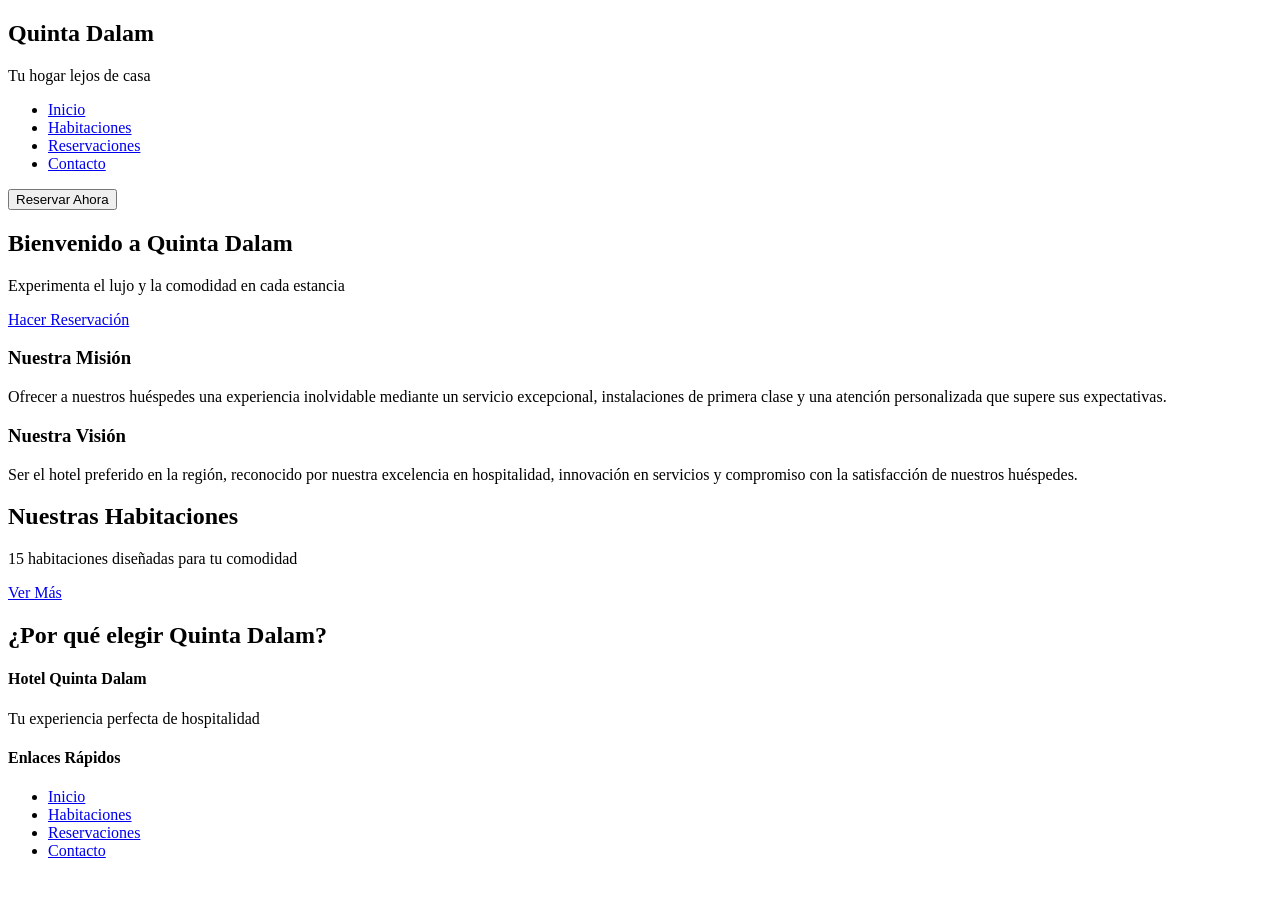
==== index.html @ 492b6039 "Primer commit" ====
<!DOCTYPE html>
<html lang="es">
<head>
    <meta charset="UTF-8">
    <meta name="viewport" content="width=device-width, initial-scale=1.0">
    <meta name="description" content="Hotel Quinta Dalam - Reserva tu habitación en nuestro exclusivo hotel">
    <title>Hotel Quinta Dalam - Inicio</title>
    <link rel="stylesheet" href="css/styles.css">
</head>
<body>
    <!-- Encabezado -->
    <header>
        <nav class="navbar">
            <div class="container">
                <div class="logo">
                    <h1>Quinta Dalam</h1>
                    <p class="tagline">Tu hogar lejos de casa</p>
                </div>
                <ul class="nav-menu">
                    <li><a href="index.html" class="active">Inicio</a></li>
                    <li><a href="habitaciones.html">Habitaciones</a></li>
                    <li><a href="reservaciones.html">Reservaciones</a></li>
                    <li><a href="contacto.html">Contacto</a></li>
                </ul>
                <button class="btn-reserva">Reservar Ahora</button>
            </div>
        </nav>
    </header>

    <!-- Hero Section -->
    <section class="hero">
        <div class="hero-content">
            <h2>Bienvenido a Quinta Dalam</h2>
            <p>Experimenta el lujo y la comodidad en cada estancia</p>
            <a href="reservaciones.html" class="btn-primary">Hacer Reservación</a>
        </div>
    </section>

    <!-- Sección de Misión y Visión -->
    <section class="mission-vision">
        <div class="container">
            <div class="mission">
                <h3>Nuestra Misión</h3>
                <p>Ofrecer a nuestros huéspedes una experiencia inolvidable mediante un servicio excepcional, instalaciones de primera clase y una atención personalizada que supere sus expectativas.</p>
            </div>
            <div class="vision">
                <h3>Nuestra Visión</h3>
                <p>Ser el hotel preferido en la región, reconocido por nuestra excelencia en hospitalidad, innovación en servicios y compromiso con la satisfacción de nuestros huéspedes.</p>
            </div>
        </div>
    </section>

    <!-- Sección de Habitaciones Destacadas -->
    <section class="rooms-preview">
        <div class="container">
            <h2>Nuestras Habitaciones</h2>
            <p class="subtitle">15 habitaciones diseñadas para tu comodidad</p>
            <div class="rooms-grid">
                <div class="room-card">
                    <div class="room-image"></div>
                
                    <a href="habitaciones.html" class="btn-secondary">Ver Más</a>
                </div>
            </div>
        </div>
    </section>

    <!-- Sección de Características -->
    <section class="features">
        <div class="container">
            <h2>¿Por qué elegir Quinta Dalam?</h2>
            <div class="features-grid">
                <div class="feature">
                 
                </div>
            </div>
        </div>
    </section>

    <!-- Pie de página -->
    <footer>
        <div class="container">
            <div class="footer-content">
                <div class="footer-section">
                    <h4>Hotel Quinta Dalam</h4>
                    <p>Tu experiencia perfecta de hospitalidad</p>
                </div>
                <div class="footer-section">
                    <h4>Enlaces Rápidos</h4>
                    <ul>
                        <li><a href="index.html">Inicio</a></li>
                        <li><a href="habitaciones.html">Habitaciones</a></li>
                        <li><a href="reservaciones.html">Reservaciones</a></li>
                        <li><a href="contacto.html">Contacto</a></li>
                    </ul>
                </div>
               
    <script src="js/main.js"></script>
</body>
</html>
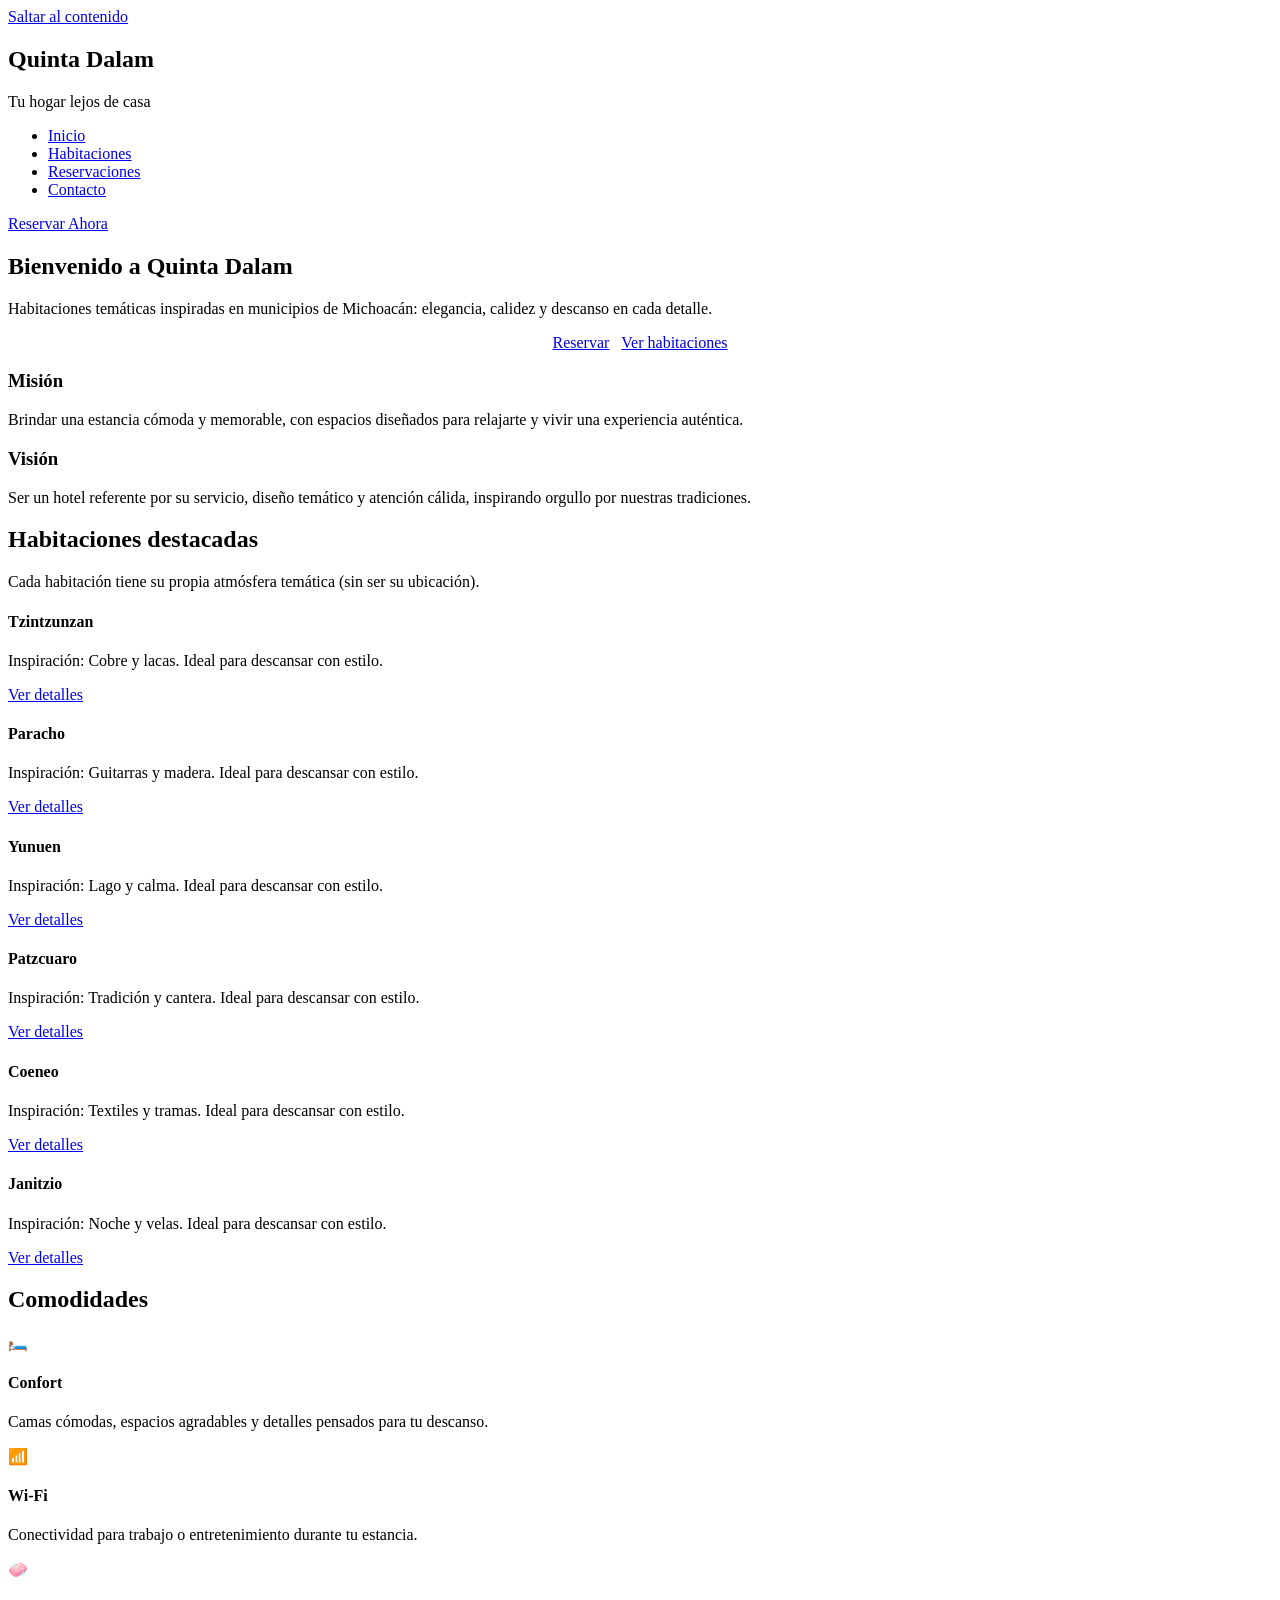
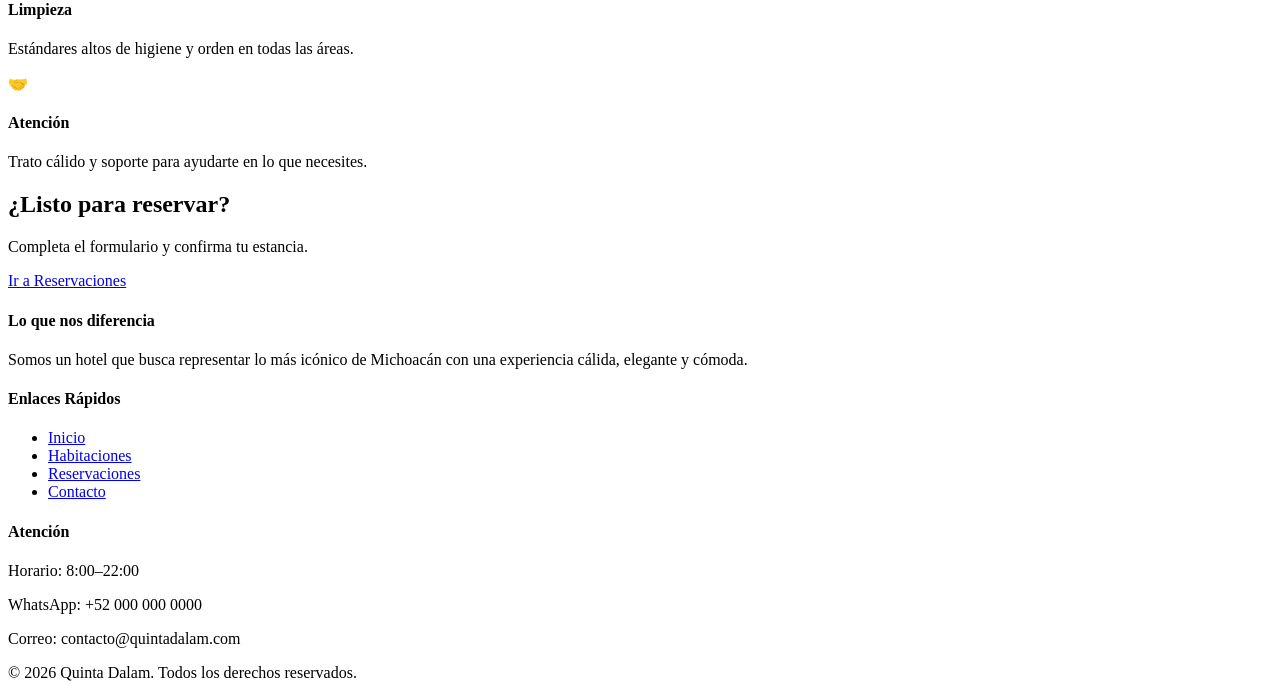
==== commit 0bafce67: "Archivos antes de comprobación de errores" ====
--- a/index.html
+++ b/index.html
@@ -1,100 +1,172 @@
 <!DOCTYPE html>
 <html lang="es">
 <head>
-    <meta charset="UTF-8">
-    <meta name="viewport" content="width=device-width, initial-scale=1.0">
-    <meta name="description" content="Hotel Quinta Dalam - Reserva tu habitación en nuestro exclusivo hotel">
-    <title>Hotel Quinta Dalam - Inicio</title>
-    <link rel="stylesheet" href="css/styles.css">
+  <meta charset="UTF-8" />
+  <meta name="viewport" content="width=device-width, initial-scale=1.0" />
+  <meta name="description" content="Hotel Quinta Dalam - Reserva tu habitación en nuestro exclusivo hotel" />
+  <title>Hotel Quinta Dalam - Inicio</title>
+  <link rel="stylesheet" href="css/styles.css" />
 </head>
 <body>
-    <!-- Encabezado -->
-    <header>
-        <nav class="navbar">
-            <div class="container">
-                <div class="logo">
-                    <h1>Quinta Dalam</h1>
-                    <p class="tagline">Tu hogar lejos de casa</p>
-                </div>
-                <ul class="nav-menu">
-                    <li><a href="index.html" class="active">Inicio</a></li>
-                    <li><a href="habitaciones.html">Habitaciones</a></li>
-                    <li><a href="reservaciones.html">Reservaciones</a></li>
-                    <li><a href="contacto.html">Contacto</a></li>
-                </ul>
-                <button class="btn-reserva">Reservar Ahora</button>
-            </div>
-        </nav>
-    </header>
+  <a class="skip-link" href="#contenido">Saltar al contenido</a>
+<header>
+  <nav class="navbar">
+    <div class="container">
+      <div class="logo">
+        <h1>Quinta Dalam</h1>
+        <p class="tagline">Tu hogar lejos de casa</p>
+      </div>
+      <ul class="nav-menu">
+        <li><a href="index.html" class="active">Inicio</a></li>
+        <li><a href="habitaciones.html">Habitaciones</a></li>
+        <li><a href="reservaciones.html">Reservaciones</a></li>
+        <li><a href="contacto.html">Contacto</a></li>
+      </ul>
+      <a class="btn-reserva" href="reservaciones.html">Reservar Ahora</a>
+    </div>
+  </nav>
+</header>
 
-    <!-- Hero Section -->
-    <section class="hero">
-        <div class="hero-content">
-            <h2>Bienvenido a Quinta Dalam</h2>
-            <p>Experimenta el lujo y la comodidad en cada estancia</p>
-            <a href="reservaciones.html" class="btn-primary">Hacer Reservación</a>
+  <main id="contenido">
+    <section class="hero" aria-label="Portada">
+      <div class="hero-content">
+        <h2>Bienvenido a Quinta Dalam</h2>
+        <p>Habitaciones temáticas inspiradas en municipios de Michoacán: elegancia, calidez y descanso en cada detalle.</p>
+        <div style="display:flex;gap:12px;justify-content:center;flex-wrap:wrap;">
+          <a class="btn-primary" href="reservaciones.html">Reservar</a>
+          <a class="btn-secondary" href="habitaciones.html">Ver habitaciones</a>
         </div>
+      </div>
     </section>
 
-    <!-- Sección de Misión y Visión -->
     <section class="mission-vision">
-        <div class="container">
-            <div class="mission">
-                <h3>Nuestra Misión</h3>
-                <p>Ofrecer a nuestros huéspedes una experiencia inolvidable mediante un servicio excepcional, instalaciones de primera clase y una atención personalizada que supere sus expectativas.</p>
-            </div>
-            <div class="vision">
-                <h3>Nuestra Visión</h3>
-                <p>Ser el hotel preferido en la región, reconocido por nuestra excelencia en hospitalidad, innovación en servicios y compromiso con la satisfacción de nuestros huéspedes.</p>
-            </div>
+      <div class="container">
+        <div class="mission">
+          <h3>Misión</h3>
+          <p>Brindar una estancia cómoda y memorable, con espacios diseñados para relajarte y vivir una experiencia auténtica.</p>
         </div>
+        <div class="vision">
+          <h3>Visión</h3>
+          <p>Ser un hotel referente por su servicio, diseño temático y atención cálida, inspirando orgullo por nuestras tradiciones.</p>
+        </div>
+      </div>
     </section>
 
-    <!-- Sección de Habitaciones Destacadas -->
     <section class="rooms-preview">
-        <div class="container">
-            <h2>Nuestras Habitaciones</h2>
-            <p class="subtitle">15 habitaciones diseñadas para tu comodidad</p>
-            <div class="rooms-grid">
-                <div class="room-card">
-                    <div class="room-image"></div>
-                
-                    <a href="habitaciones.html" class="btn-secondary">Ver Más</a>
-                </div>
-            </div>
+      <div class="container">
+        <h2>Habitaciones destacadas</h2>
+        <p class="subtitle">Cada habitación tiene su propia atmósfera temática (sin ser su ubicación).</p>
+
+        <div class="rooms-grid">
+          
+          <article class="room-card">
+            <div class="room-image"></div>
+            <h4>Tzintzunzan</h4>
+            <p>Inspiración: Cobre y lacas. Ideal para descansar con estilo.</p>
+            <a class="btn-secondary" href="habitaciones.html#tzintzunzan">Ver detalles</a>
+          </article>
+          
+          <article class="room-card">
+            <div class="room-image"></div>
+            <h4>Paracho</h4>
+            <p>Inspiración: Guitarras y madera. Ideal para descansar con estilo.</p>
+            <a class="btn-secondary" href="habitaciones.html#paracho">Ver detalles</a>
+          </article>
+          
+          <article class="room-card">
+            <div class="room-image"></div>
+            <h4>Yunuen</h4>
+            <p>Inspiración: Lago y calma. Ideal para descansar con estilo.</p>
+            <a class="btn-secondary" href="habitaciones.html#yunuen">Ver detalles</a>
+          </article>
+          
+          <article class="room-card">
+            <div class="room-image"></div>
+            <h4>Patzcuaro</h4>
+            <p>Inspiración: Tradición y cantera. Ideal para descansar con estilo.</p>
+            <a class="btn-secondary" href="habitaciones.html#patzcuaro">Ver detalles</a>
+          </article>
+          
+          <article class="room-card">
+            <div class="room-image"></div>
+            <h4>Coeneo</h4>
+            <p>Inspiración: Textiles y tramas. Ideal para descansar con estilo.</p>
+            <a class="btn-secondary" href="habitaciones.html#coeneo">Ver detalles</a>
+          </article>
+          
+          <article class="room-card">
+            <div class="room-image"></div>
+            <h4>Janitzio</h4>
+            <p>Inspiración: Noche y velas. Ideal para descansar con estilo.</p>
+            <a class="btn-secondary" href="habitaciones.html#janitzio">Ver detalles</a>
+          </article>
+          
         </div>
+      </div>
     </section>
 
-    <!-- Sección de Características -->
     <section class="features">
-        <div class="container">
-            <h2>¿Por qué elegir Quinta Dalam?</h2>
-            <div class="features-grid">
-                <div class="feature">
-                 
-                </div>
-            </div>
+      <div class="container">
+        <h2>Comodidades</h2>
+        <div class="features-grid">
+          <div class="feature">
+            <div class="feature-icon">🛏️</div>
+            <h4>Confort</h4>
+            <p>Camas cómodas, espacios agradables y detalles pensados para tu descanso.</p>
+          </div>
+          <div class="feature">
+            <div class="feature-icon">📶</div>
+            <h4>Wi‑Fi</h4>
+            <p>Conectividad para trabajo o entretenimiento durante tu estancia.</p>
+          </div>
+          <div class="feature">
+            <div class="feature-icon">🧼</div>
+            <h4>Limpieza</h4>
+            <p>Estándares altos de higiene y orden en todas las áreas.</p>
+          </div>
+          <div class="feature">
+            <div class="feature-icon">🤝</div>
+            <h4>Atención</h4>
+            <p>Trato cálido y soporte para ayudarte en lo que necesites.</p>
+          </div>
         </div>
+      </div>
     </section>
 
-    <!-- Pie de página -->
-    <footer>
-        <div class="container">
-            <div class="footer-content">
-                <div class="footer-section">
-                    <h4>Hotel Quinta Dalam</h4>
-                    <p>Tu experiencia perfecta de hospitalidad</p>
-                </div>
-                <div class="footer-section">
-                    <h4>Enlaces Rápidos</h4>
-                    <ul>
-                        <li><a href="index.html">Inicio</a></li>
-                        <li><a href="habitaciones.html">Habitaciones</a></li>
-                        <li><a href="reservaciones.html">Reservaciones</a></li>
-                        <li><a href="contacto.html">Contacto</a></li>
-                    </ul>
-                </div>
-               
-    <script src="js/main.js"></script>
+    <section class="cta-section">
+      <div class="container">
+        <h2>¿Listo para reservar?</h2>
+        <p>Completa el formulario y confirma tu estancia.</p>
+        <a href="reservaciones.html" class="btn-primary-large">Ir a Reservaciones</a>
+      </div>
+    </section>
+  </main>
+
+  <footer>
+  <div class="container">
+    <div class="footer-content">
+      <div class="footer-section">
+        <h4>Lo que nos diferencia</h4>
+        <p>Somos un hotel que busca representar lo más icónico de Michoacán con una experiencia cálida, elegante y cómoda.</p>
+      </div>
+      <div class="footer-section">
+        <h4>Enlaces Rápidos</h4>
+        <ul>
+          <li><a href="index.html">Inicio</a></li>
+          <li><a href="habitaciones.html">Habitaciones</a></li>
+          <li><a href="reservaciones.html">Reservaciones</a></li>
+          <li><a href="contacto.html">Contacto</a></li>
+        </ul>
+      </div>
+      <div class="footer-section">
+        <h4>Atención</h4>
+        <p>Horario: 8:00–22:00</p>
+        <p>WhatsApp: +52 000 000 0000</p>
+        <p>Correo: contacto@quintadalam.com</p>
+      </div>
+    </div>
+    <div class="footer-bottom">© 2026 Quinta Dalam. Todos los derechos reservados.</div>
+  </div>
+</footer>
 </body>
 </html>
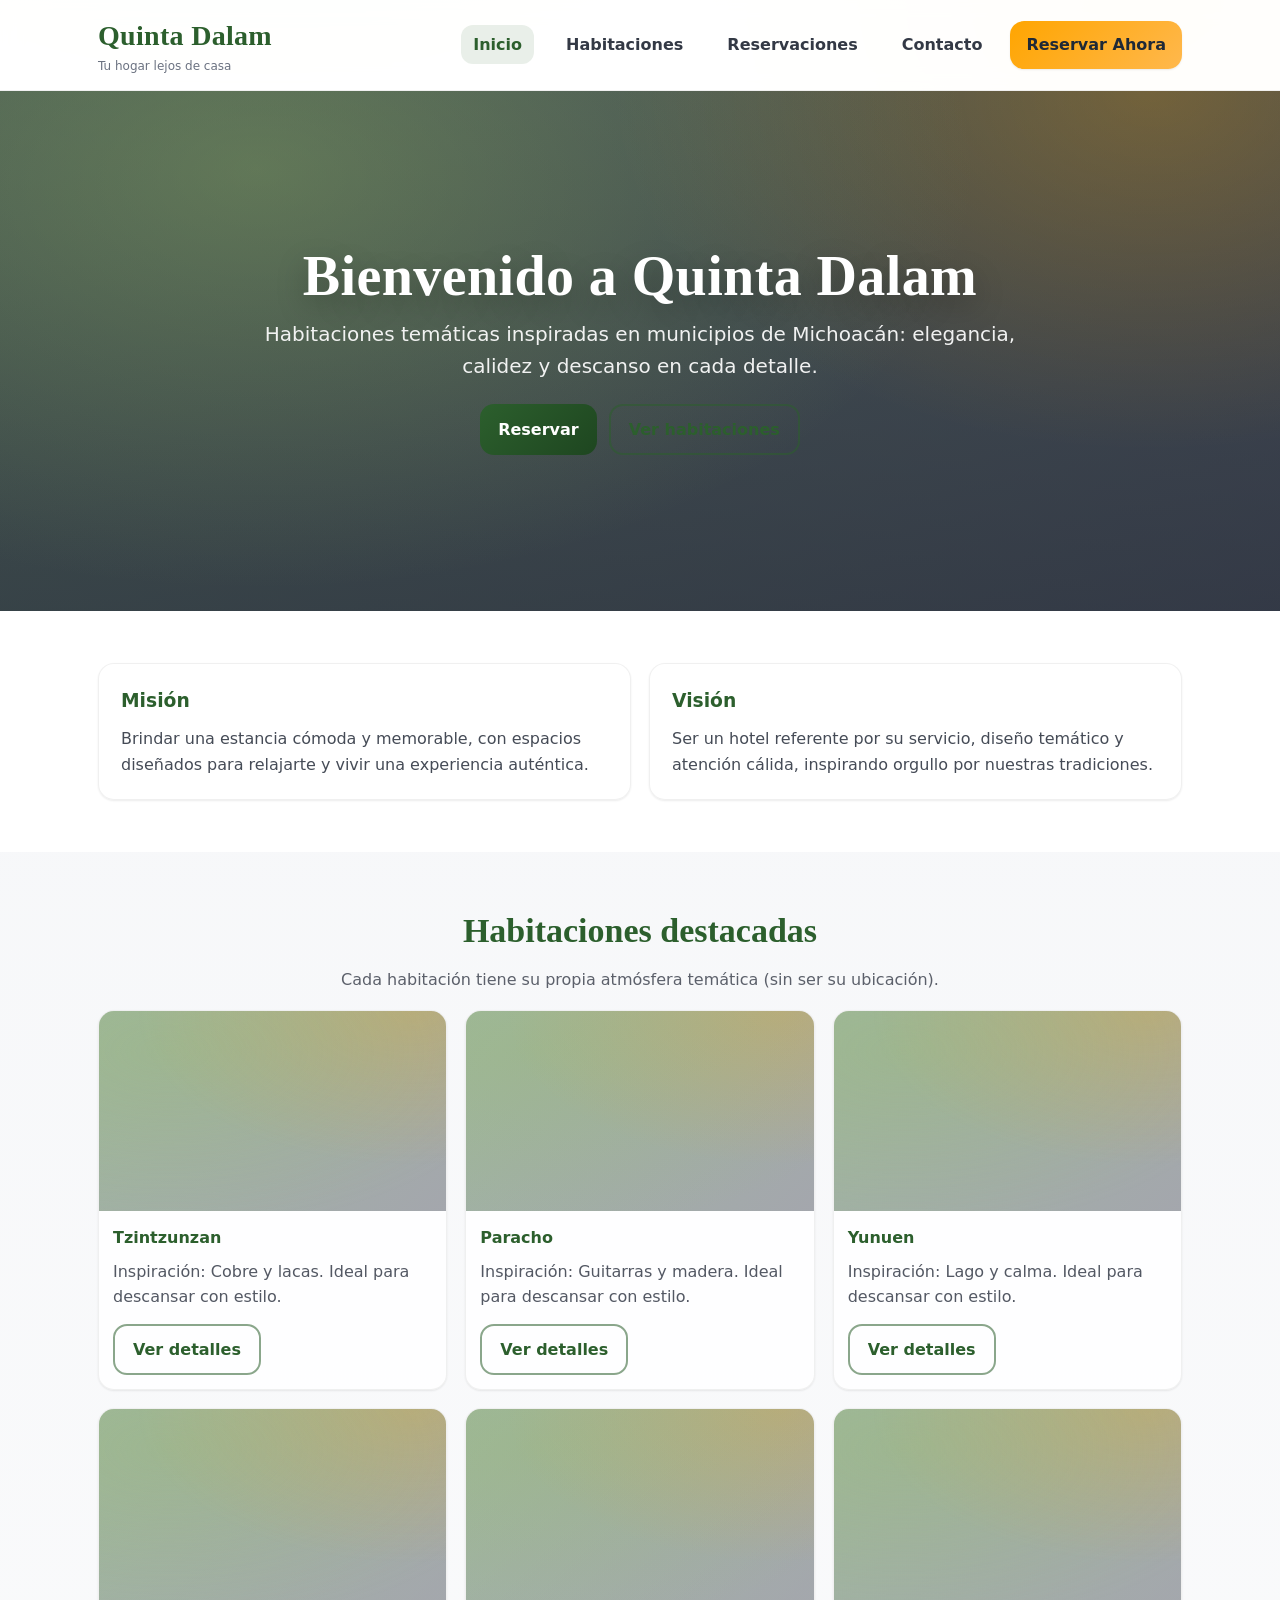
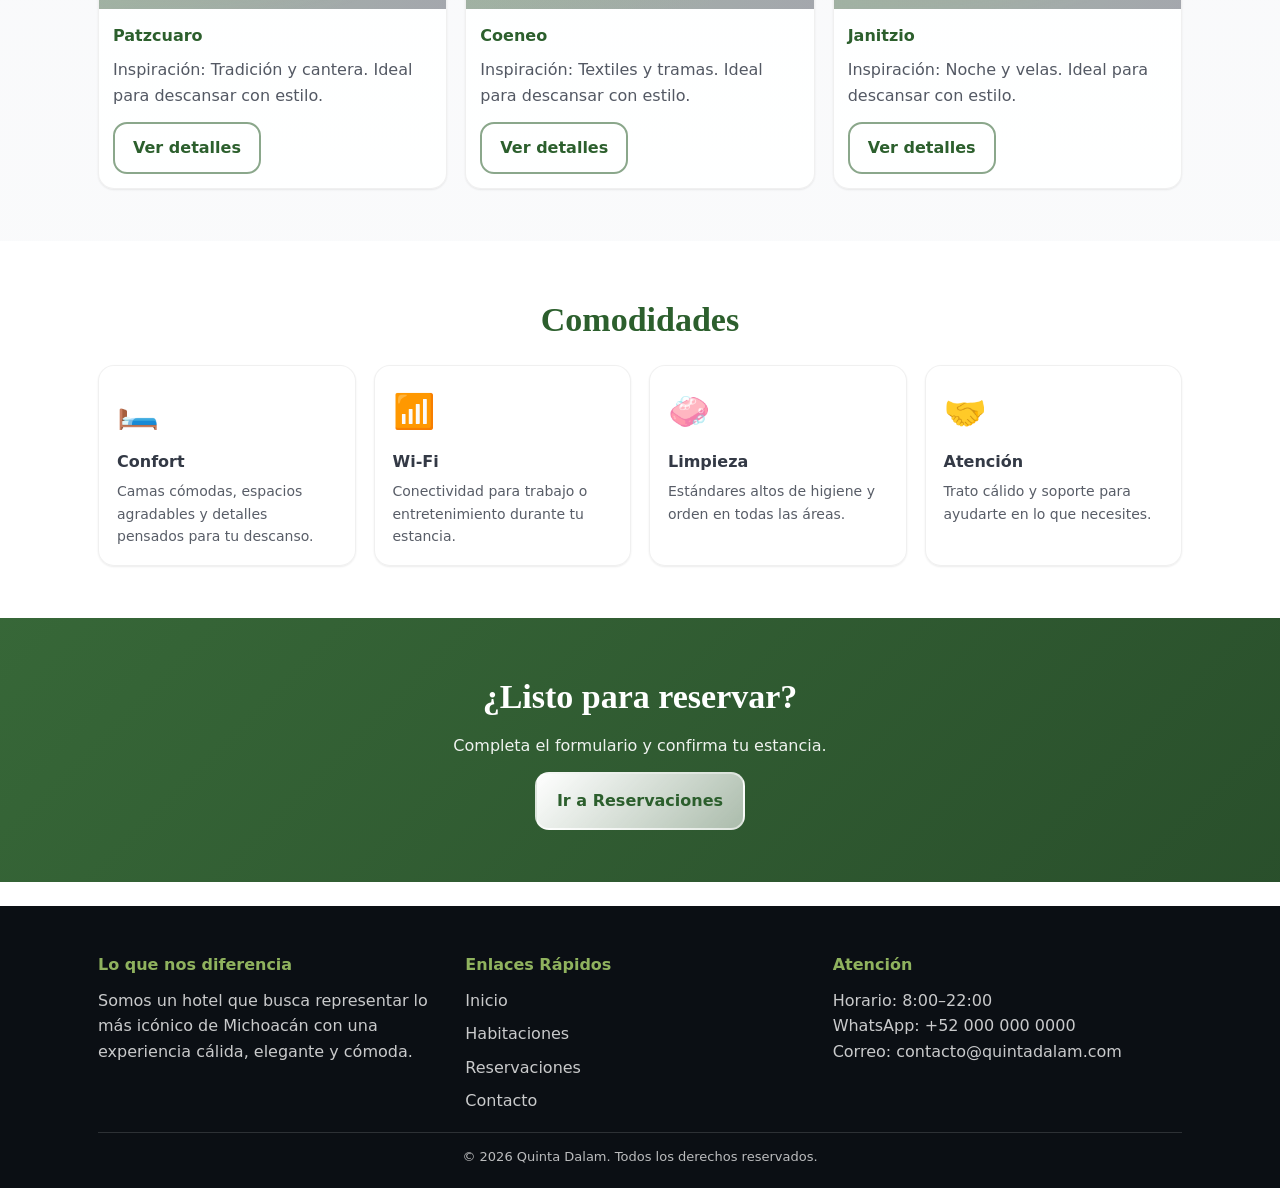
==== commit c48bfd0c: "Codigo_after_validaciones" ====
--- a/index.html
+++ b/index.html
@@ -9,23 +9,23 @@
 </head>
 <body>
   <a class="skip-link" href="#contenido">Saltar al contenido</a>
-<header>
-  <nav class="navbar">
-    <div class="container">
-      <div class="logo">
-        <h1>Quinta Dalam</h1>
-        <p class="tagline">Tu hogar lejos de casa</p>
+  <header>
+    <nav class="navbar">
+      <div class="container">
+        <div class="logo">
+          <h1>Quinta Dalam</h1>
+          <p class="tagline">Tu hogar lejos de casa</p>
+        </div>
+        <ul class="nav-menu">
+          <li><a href="index.html" class="active">Inicio</a></li>
+          <li><a href="habitaciones.html">Habitaciones</a></li>
+          <li><a href="reservaciones.html">Reservaciones</a></li>
+          <li><a href="contacto.html">Contacto</a></li>
+        </ul>
+        <a class="btn-reserva" href="reservaciones.html">Reservar Ahora</a>
       </div>
-      <ul class="nav-menu">
-        <li><a href="index.html" class="active">Inicio</a></li>
-        <li><a href="habitaciones.html">Habitaciones</a></li>
-        <li><a href="reservaciones.html">Reservaciones</a></li>
-        <li><a href="contacto.html">Contacto</a></li>
-      </ul>
-      <a class="btn-reserva" href="reservaciones.html">Reservar Ahora</a>
-    </div>
-  </nav>
-</header>
+    </nav>
+  </header>
 
   <main id="contenido">
     <section class="hero" aria-label="Portada">
@@ -58,49 +58,49 @@
         <p class="subtitle">Cada habitación tiene su propia atmósfera temática (sin ser su ubicación).</p>
 
         <div class="rooms-grid">
-          
+
           <article class="room-card">
             <div class="room-image"></div>
             <h4>Tzintzunzan</h4>
             <p>Inspiración: Cobre y lacas. Ideal para descansar con estilo.</p>
             <a class="btn-secondary" href="habitaciones.html#tzintzunzan">Ver detalles</a>
           </article>
-          
+
           <article class="room-card">
             <div class="room-image"></div>
             <h4>Paracho</h4>
             <p>Inspiración: Guitarras y madera. Ideal para descansar con estilo.</p>
             <a class="btn-secondary" href="habitaciones.html#paracho">Ver detalles</a>
           </article>
-          
+
           <article class="room-card">
             <div class="room-image"></div>
             <h4>Yunuen</h4>
             <p>Inspiración: Lago y calma. Ideal para descansar con estilo.</p>
             <a class="btn-secondary" href="habitaciones.html#yunuen">Ver detalles</a>
           </article>
-          
+
           <article class="room-card">
             <div class="room-image"></div>
             <h4>Patzcuaro</h4>
             <p>Inspiración: Tradición y cantera. Ideal para descansar con estilo.</p>
             <a class="btn-secondary" href="habitaciones.html#patzcuaro">Ver detalles</a>
           </article>
-          
+
           <article class="room-card">
             <div class="room-image"></div>
             <h4>Coeneo</h4>
             <p>Inspiración: Textiles y tramas. Ideal para descansar con estilo.</p>
             <a class="btn-secondary" href="habitaciones.html#coeneo">Ver detalles</a>
           </article>
-          
+
           <article class="room-card">
             <div class="room-image"></div>
             <h4>Janitzio</h4>
             <p>Inspiración: Noche y velas. Ideal para descansar con estilo.</p>
             <a class="btn-secondary" href="habitaciones.html#janitzio">Ver detalles</a>
           </article>
-          
+
         </div>
       </div>
     </section>
@@ -116,7 +116,7 @@
           </div>
           <div class="feature">
             <div class="feature-icon">📶</div>
-            <h4>Wi‑Fi</h4>
+            <h4>Wi-Fi</h4>
             <p>Conectividad para trabajo o entretenimiento durante tu estancia.</p>
           </div>
           <div class="feature">
@@ -143,30 +143,30 @@
   </main>
 
   <footer>
-  <div class="container">
-    <div class="footer-content">
-      <div class="footer-section">
-        <h4>Lo que nos diferencia</h4>
-        <p>Somos un hotel que busca representar lo más icónico de Michoacán con una experiencia cálida, elegante y cómoda.</p>
+    <div class="container">
+      <div class="footer-content">
+        <div class="footer-section">
+          <h4>Lo que nos diferencia</h4>
+          <p>Somos un hotel que busca representar lo más icónico de Michoacán con una experiencia cálida, elegante y cómoda.</p>
+        </div>
+        <div class="footer-section">
+          <h4>Enlaces Rápidos</h4>
+          <ul>
+            <li><a href="index.html">Inicio</a></li>
+            <li><a href="habitaciones.html">Habitaciones</a></li>
+            <li><a href="reservaciones.html">Reservaciones</a></li>
+            <li><a href="contacto.html">Contacto</a></li>
+          </ul>
+        </div>
+        <div class="footer-section">
+          <h4>Atención</h4>
+          <p>Horario: 8:00–22:00</p>
+          <p>WhatsApp: +52 000 000 0000</p>
+          <p>Correo: contacto@quintadalam.com</p>
+        </div>
       </div>
-      <div class="footer-section">
-        <h4>Enlaces Rápidos</h4>
-        <ul>
-          <li><a href="index.html">Inicio</a></li>
-          <li><a href="habitaciones.html">Habitaciones</a></li>
-          <li><a href="reservaciones.html">Reservaciones</a></li>
-          <li><a href="contacto.html">Contacto</a></li>
-        </ul>
-      </div>
-      <div class="footer-section">
-        <h4>Atención</h4>
-        <p>Horario: 8:00–22:00</p>
-        <p>WhatsApp: +52 000 000 0000</p>
-        <p>Correo: contacto@quintadalam.com</p>
-      </div>
+      <div class="footer-bottom">© 2026 Quinta Dalam. Todos los derechos reservados.</div>
     </div>
-    <div class="footer-bottom">© 2026 Quinta Dalam. Todos los derechos reservados.</div>
-  </div>
-</footer>
+  </footer>
 </body>
-</html>
+</html>
--- a/css/styles.css
+++ b/css/styles.css
@@ -0,0 +1,453 @@
+:root{
+  --primary-color:#2c5f2d;
+  --secondary-color:#97bc62;
+  --accent-color:#ffa500;
+  --dark-color:#121212;
+  --light-color:#f6f7f9;
+  --white:#ffffff;
+  --gray:#6b7280;
+  --light-gray:#e5e7eb;
+
+  --radius-sm:10px;
+  --radius-md:16px;
+  --radius-lg:22px;
+
+  --shadow-sm:0 1px 2px rgba(0,0,0,.08);
+  --shadow-md:0 10px 30px rgba(0,0,0,.12);
+  --shadow-lg:0 18px 60px rgba(0,0,0,.16);
+
+  --font-primary:ui-sans-serif,system-ui,-apple-system,Segoe UI,Roboto,Arial,"Noto Sans","Helvetica Neue",sans-serif;
+  --font-secondary:ui-serif,Georgia,"Times New Roman",Times,serif;
+
+  --focus-ring:0 0 0 4px rgba(44,95,45,.18);
+}
+
+*{box-sizing:border-box;margin:0;padding:0}
+html{scroll-behavior:smooth}
+body{
+  font-family:var(--font-primary);
+  color:var(--dark-color);
+  background:
+    radial-gradient(1200px 800px at 20% -10%, rgba(151,188,98,.18), transparent 55%),
+    radial-gradient(900px 700px at 90% 0%, rgba(255,165,0,.12), transparent 55%),
+    var(--white);
+  line-height:1.6;
+}
+img{max-width:100%;display:block}
+a{color:inherit}
+.container{max-width:1120px;margin:0 auto;padding:0 18px}
+::selection{background:rgba(151,188,98,.35)}
+
+.skip-link{
+  position:absolute;left:-999px;top:0;
+  background:var(--white);color:var(--dark-color);
+  padding:10px 14px;border-radius:12px;box-shadow:var(--shadow-md)
+}
+.skip-link:focus{left:14px;top:14px;z-index:3000;outline:none}
+
+header{
+  position:sticky;top:0;z-index:1100;
+  background:rgba(255,255,255,.86);
+  backdrop-filter:blur(10px);
+  border-bottom:1px solid rgba(0,0,0,.06);
+}
+.navbar{padding:14px 0}
+.navbar .container{
+  display:grid;
+  grid-template-columns:1fr auto auto;
+  align-items:center;
+  gap:16px;
+}
+.logo h1{
+  font-family:var(--font-secondary);
+  font-size:28px;
+  color:var(--primary-color);
+  letter-spacing:.3px;
+}
+.logo .tagline{font-size:12px;color:var(--gray);margin-top:-2px}
+
+.nav-menu{
+  list-style:none;
+  display:flex;
+  gap:20px;
+  align-items:center;
+  flex-wrap:wrap;
+}
+.nav-menu a{
+  text-decoration:none;
+  font-weight:700;
+  color:rgba(17,24,39,.86);
+  padding:10px 12px;
+  border-radius:12px;
+  transition:background .2s,color .2s,transform .2s;
+}
+.nav-menu a:hover{background:rgba(151,188,98,.18);color:var(--primary-color)}
+.nav-menu a.active{background:rgba(44,95,45,.10);color:var(--primary-color)}
+
+.btn-reserva{
+  display:inline-flex;
+  align-items:center;
+  justify-content:center;
+  border:0;
+  background:linear-gradient(135deg,var(--accent-color),#ffb84d);
+  color:#1f2937;
+  padding:11px 16px;
+  border-radius:14px;
+  font-weight:900;
+  cursor:pointer;
+  box-shadow:var(--shadow-sm);
+  text-decoration:none;
+  transition:transform .15s ease, box-shadow .2s;
+}
+.btn-reserva:hover{transform:translateY(-1px);box-shadow:var(--shadow-md)}
+.btn-reserva:active{transform:translateY(0)}
+
+a:focus,button:focus,input:focus,select:focus,textarea:focus{outline:none;box-shadow:var(--focus-ring);border-color:rgba(44,95,45,.55)}
+
+.btn-primary,.btn-secondary,.btn-primary-large{
+  display:inline-flex;
+  align-items:center;
+  justify-content:center;
+  gap:10px;
+  text-decoration:none;
+  border-radius:14px;
+  font-weight:900;
+  cursor:pointer;
+  transition:transform .15s ease,filter .2s ease,background .2s ease;
+}
+.btn-primary{
+  background:linear-gradient(135deg,var(--primary-color),#1e4620);
+  color:var(--white);
+  padding:12px 18px;border:0;
+}
+.btn-primary:hover{filter:brightness(1.05);transform:translateY(-1px)}
+.btn-secondary{
+  background:transparent;color:var(--primary-color);
+  padding:11px 18px;border:2px solid rgba(44,95,45,.55);
+}
+.btn-secondary:hover{background:rgba(44,95,45,.08);transform:translateY(-1px)}
+.btn-primary-large{
+  background:linear-gradient(135deg,var(--white),rgba(255,255,255,.6));
+  color:var(--primary-color);
+  padding:14px 20px;border:2px solid rgba(255,255,255,.55);
+}
+.btn-primary-large:hover{transform:translateY(-1px);filter:brightness(1.03)}
+
+.hero{
+  min-height:520px;
+  display:grid;
+  place-items:center;
+  text-align:center;
+  color:var(--white);
+  background:
+    radial-gradient(1200px 700px at 20% 15%, rgba(151,188,98,.35), transparent 60%),
+    radial-gradient(900px 600px at 90% 0%, rgba(255,165,0,.25), transparent 60%),
+    linear-gradient(180deg, rgba(17,24,39,.55), rgba(17,24,39,.68)),
+    linear-gradient(135deg, rgba(44,95,45,.55), rgba(17,24,39,.55));
+}
+.hero-content{padding:0 18px;max-width:820px}
+.hero-content h2{
+  font-family:var(--font-secondary);
+  font-size:clamp(34px,5vw,56px);
+  line-height:1.05;
+  letter-spacing:.4px;
+  margin-bottom:12px;
+  text-shadow:0 10px 30px rgba(0,0,0,.28);
+}
+.hero-content p{font-size:clamp(16px,2.2vw,20px);opacity:.92;margin-bottom:22px}
+
+.page-header{
+  padding:52px 0 34px;
+  text-align:center;
+  background:
+    radial-gradient(800px 500px at 20% 0%, rgba(151,188,98,.18), transparent 55%),
+    radial-gradient(700px 500px at 90% 20%, rgba(255,165,0,.12), transparent 55%),
+    var(--light-color);
+  border-bottom:1px solid rgba(0,0,0,.06);
+}
+.page-header h1{
+  font-family:var(--font-secondary);
+  font-size:clamp(28px,4vw,40px);
+  color:var(--primary-color);
+  margin-bottom:8px;
+}
+.page-header p{color:rgba(17,24,39,.7)}
+
+.mission-vision,.rooms-preview,.features,.contact-section,.reservation-section,.rooms-listing{padding:52px 0}
+
+.mission-vision .container{display:grid;grid-template-columns:repeat(2,minmax(0,1fr));gap:18px}
+.mission,.vision{
+  background:rgba(255,255,255,.78);
+  border:1px solid rgba(0,0,0,.06);
+  padding:22px;border-radius:var(--radius-md);
+  box-shadow:var(--shadow-sm);
+}
+.mission h3,.vision h3{color:var(--primary-color);margin-bottom:10px}
+.mission p,.vision p{color:rgba(17,24,39,.78)}
+
+.rooms-preview{background:linear-gradient(180deg, rgba(246,247,249,.9), rgba(246,247,249,.6))}
+.rooms-preview h2{text-align:center;color:var(--primary-color);font-size:34px;margin-bottom:8px;font-family:var(--font-secondary)}
+.rooms-preview .subtitle{text-align:center;color:rgba(17,24,39,.68);margin-bottom:18px}
+.rooms-grid{display:grid;grid-template-columns:repeat(auto-fit,minmax(280px,1fr));gap:18px}
+.room-card{
+  background:rgba(255,255,255,.86);
+  border:1px solid rgba(0,0,0,.06);
+  border-radius:var(--radius-md);
+  overflow:hidden;
+  box-shadow:var(--shadow-sm);
+  transition:transform .18s ease, box-shadow .25s ease;
+}
+.room-card:hover{transform:translateY(-3px);box-shadow:var(--shadow-md)}
+.room-image{
+  height:200px;
+  background:
+    radial-gradient(600px 300px at 20% 20%, rgba(151,188,98,.28), transparent 60%),
+    radial-gradient(500px 280px at 90% 0%, rgba(255,165,0,.25), transparent 55%),
+    linear-gradient(135deg, rgba(44,95,45,.45), rgba(17,24,39,.38));
+}
+.room-card h4{padding:14px 14px 0;color:var(--primary-color)}
+.room-card p{padding:8px 14px 0;color:rgba(17,24,39,.72)}
+.room-card .btn-secondary{margin:14px}
+
+.features h2{text-align:center;font-family:var(--font-secondary);font-size:34px;color:var(--primary-color);margin-bottom:18px}
+.features-grid{display:grid;grid-template-columns:repeat(auto-fit,minmax(220px,1fr));gap:18px}
+.feature{
+  background:rgba(255,255,255,.78);
+  border:1px solid rgba(0,0,0,.06);
+  border-radius:var(--radius-md);
+  padding:18px;
+  box-shadow:var(--shadow-sm);
+}
+.feature-icon{font-size:34px;margin-bottom:10px}
+.feature h4{color:rgba(17,24,39,.86);margin-bottom:6px}
+.feature p{color:rgba(17,24,39,.70);font-size:14px}
+
+.rooms-listing .container{display:grid;gap:18px}
+.room-detail{
+  display:grid;
+  grid-template-columns:minmax(0,1.1fr) minmax(0,.9fr);
+  gap:18px;
+  border-radius:var(--radius-lg);
+  overflow:hidden;
+  border:1px solid rgba(0,0,0,.06);
+  background:rgba(255,255,255,.86);
+  box-shadow:var(--shadow-sm);
+}
+.room-info{padding:22px}
+.room-info h2{font-family:var(--font-secondary);margin-bottom:8px;letter-spacing:.2px}
+.room-badge{
+  display:inline-flex;align-items:center;gap:10px;
+  font-weight:900;font-size:12px;letter-spacing:.3px;
+  padding:8px 12px;border-radius:999px;
+  background:rgba(44,95,45,.08);
+  color:rgba(17,24,39,.78);
+  margin-bottom:12px;
+}
+.room-pricing{
+  margin:14px 0 8px;
+  padding:14px;border-radius:var(--radius-md);
+  background:linear-gradient(135deg, rgba(255,165,0,.14), rgba(151,188,98,.14));
+  border:1px solid rgba(0,0,0,.06);
+}
+.room-pricing .price{font-size:34px;font-weight:900;color:rgba(17,24,39,.88)}
+.room-pricing .per-night{color:rgba(17,24,39,.62);font-size:13px}
+.room-amenities h4{color:var(--primary-color);margin:12px 0 8px}
+.room-amenities ul{
+  list-style:none;
+  display:grid;
+  grid-template-columns:repeat(2,minmax(0,1fr));
+  gap:8px;
+}
+.room-amenities li{
+  background:rgba(246,247,249,.9);
+  border:1px solid rgba(0,0,0,.06);
+  padding:9px 10px;border-radius:12px;
+  color:rgba(17,24,39,.75);font-size:14px;
+}
+.room-actions{display:flex;gap:10px;flex-wrap:wrap;margin-top:14px}
+
+/* ===== CSS-only carousel (radio) ===== */
+.room-gallery{position:relative;background:rgba(17,24,39,.06)}
+.carousel{
+  position:relative;
+  min-height:360px;
+  overflow:hidden;
+}
+.carousel input{position:absolute;left:-9999px}
+.carousel-track{
+  display:flex;
+  width:300%;
+  height:100%;
+  transition:transform .35s ease;
+}
+.carousel-slide{
+  width:calc(100% / 3);
+  min-height:360px;
+  display:grid;
+  place-items:end start;
+  padding:18px;
+  color:var(--white);
+  background:
+    radial-gradient(900px 500px at 20% 20%, rgba(255,255,255,.22), transparent 60%),
+    radial-gradient(700px 400px at 90% 10%, rgba(255,255,255,.12), transparent 60%),
+    linear-gradient(135deg, rgba(17,24,39,.55), rgba(17,24,39,.75));
+}
+.carousel-slide .slide-label{
+  background:rgba(0,0,0,.28);
+  border:1px solid rgba(255,255,255,.18);
+  padding:10px 12px;border-radius:14px;
+  font-weight:900;
+  backdrop-filter:blur(8px);
+}
+.carousel-nav{
+  position:absolute;inset:0;
+  pointer-events:none;
+}
+.carousel-btn{
+  pointer-events:auto;
+  position:absolute;top:50%;
+  transform:translateY(-50%);
+  width:44px;height:44px;
+  border-radius:999px;
+  border:1px solid rgba(255,255,255,.22);
+  background:rgba(0,0,0,.22);
+  color:var(--white);
+  display:grid;place-items:center;
+  cursor:pointer;
+}
+.carousel-btn:hover{background:rgba(0,0,0,.32)}
+.carousel-btn.prev{left:12px}
+.carousel-btn.next{right:12px}
+
+.carousel-dots{
+  position:absolute;left:50%;transform:translateX(-50%);
+  bottom:12px;
+  display:flex;gap:8px;
+  padding:8px 10px;border-radius:999px;
+  background:rgba(0,0,0,.22);
+  border:1px solid rgba(255,255,255,.18);
+  pointer-events:auto;
+}
+.carousel-dot{
+  width:9px;height:9px;border-radius:999px;
+  background:rgba(255,255,255,.55);
+  cursor:pointer;
+}
+
+/* slide transforms (3 slides) */
+.carousel input:nth-of-type(1):checked ~ .carousel-track{transform:translateX(0)}
+.carousel input:nth-of-type(2):checked ~ .carousel-track{transform:translateX(-33.3333%)}
+.carousel input:nth-of-type(3):checked ~ .carousel-track{transform:translateX(-66.6666%)}
+
+/* dot highlighting */
+.carousel input:nth-of-type(1):checked ~ .carousel-dots label:nth-child(1),
+.carousel input:nth-of-type(2):checked ~ .carousel-dots label:nth-child(2),
+.carousel input:nth-of-type(3):checked ~ .carousel-dots label:nth-child(3){
+  background:rgba(255,255,255,.98)
+}
+
+/* ===== Forms ===== */
+.availability-panel,.contact-form-section,.faq-section{
+  background:rgba(255,255,255,.86);
+  border:1px solid rgba(0,0,0,.06);
+  border-radius:var(--radius-lg);
+  padding:20px;
+  box-shadow:var(--shadow-sm);
+}
+.availability-panel h2,.contact-form-section h2,.faq-section h2{
+  color:var(--primary-color);
+  margin-bottom:12px;
+  font-family:var(--font-secondary);
+}
+.form-row{
+  display:grid;
+  grid-template-columns:repeat(auto-fit,minmax(220px,1fr));
+  gap:14px;margin-bottom:14px;
+}
+.form-group{display:flex;flex-direction:column;gap:6px}
+.form-group.full-width{grid-column:1 / -1}
+.form-group label{font-weight:800;font-size:13px;color:rgba(17,24,39,.82)}
+.form-group input,.form-group select,.form-group textarea{
+  padding:12px 12px;
+  border:1px solid var(--light-gray);
+  border-radius:14px;
+  font-size:15px;
+  background:rgba(255,255,255,.9);
+}
+.help-text{font-size:12px;color:rgba(17,24,39,.62)}
+.form-actions{display:flex;gap:12px;justify-content:flex-end;flex-wrap:wrap}
+
+.cta-section{
+  background:linear-gradient(135deg, rgba(44,95,45,.95), rgba(30,70,32,.95));
+  color:var(--white);
+  text-align:center;
+  padding:52px 0;
+}
+.cta-section h2{font-family:var(--font-secondary);font-size:34px;margin-bottom:8px}
+.cta-section p{opacity:.92;margin-bottom:14px}
+
+.contact-info-grid{
+  display:grid;
+  grid-template-columns:repeat(auto-fit,minmax(220px,1fr));
+  gap:14px;margin-bottom:18px;
+}
+.contact-card{
+  background:rgba(255,255,255,.86);
+  border:1px solid rgba(0,0,0,.06);
+  border-radius:var(--radius-lg);
+  padding:18px;
+  box-shadow:var(--shadow-sm);
+}
+.contact-icon{font-size:34px}
+.social-links{display:flex;gap:10px;margin-top:10px}
+.social-links a{
+  padding:8px 10px;border-radius:12px;
+  background:rgba(44,95,45,.08);
+  text-decoration:none;font-weight:900;
+}
+.map-container{
+  border-radius:var(--radius-lg);overflow:hidden;
+  border:1px solid rgba(0,0,0,.06);
+  box-shadow:var(--shadow-sm);
+}
+.map-placeholder{
+  height:260px;display:grid;place-items:center;
+  color:rgba(17,24,39,.65);
+  background:
+    radial-gradient(700px 400px at 20% 20%, rgba(151,188,98,.22), transparent 60%),
+    radial-gradient(600px 320px at 90% 10%, rgba(255,165,0,.18), transparent 60%),
+    rgba(246,247,249,.9);
+}
+
+footer{
+  margin-top:24px;
+  background:#0b0f14;
+  color:rgba(255,255,255,.92);
+  padding:46px 0 20px;
+}
+.footer-content{
+  display:grid;
+  grid-template-columns:repeat(auto-fit,minmax(220px,1fr));
+  gap:18px;margin-bottom:18px;
+}
+.footer-section h4{color:rgba(151,188,98,.95);margin-bottom:10px}
+.footer-section p,.footer-section a{color:rgba(255,255,255,.78);text-decoration:none}
+.footer-section a:hover{color:rgba(151,188,98,.95)}
+.footer-section ul{list-style:none;display:grid;gap:8px}
+.footer-bottom{
+  text-align:center;
+  padding-top:14px;
+  border-top:1px solid rgba(255,255,255,.14);
+  color:rgba(255,255,255,.72);
+  font-size:13px;
+}
+
+@media (max-width:920px){
+  .navbar .container{grid-template-columns:1fr;justify-items:center}
+  .nav-menu{justify-content:center}
+}
+@media (max-width:768px){
+  .mission-vision .container{grid-template-columns:1fr}
+  .room-detail{grid-template-columns:1fr}
+  .carousel,.carousel-slide{min-height:300px}
+}
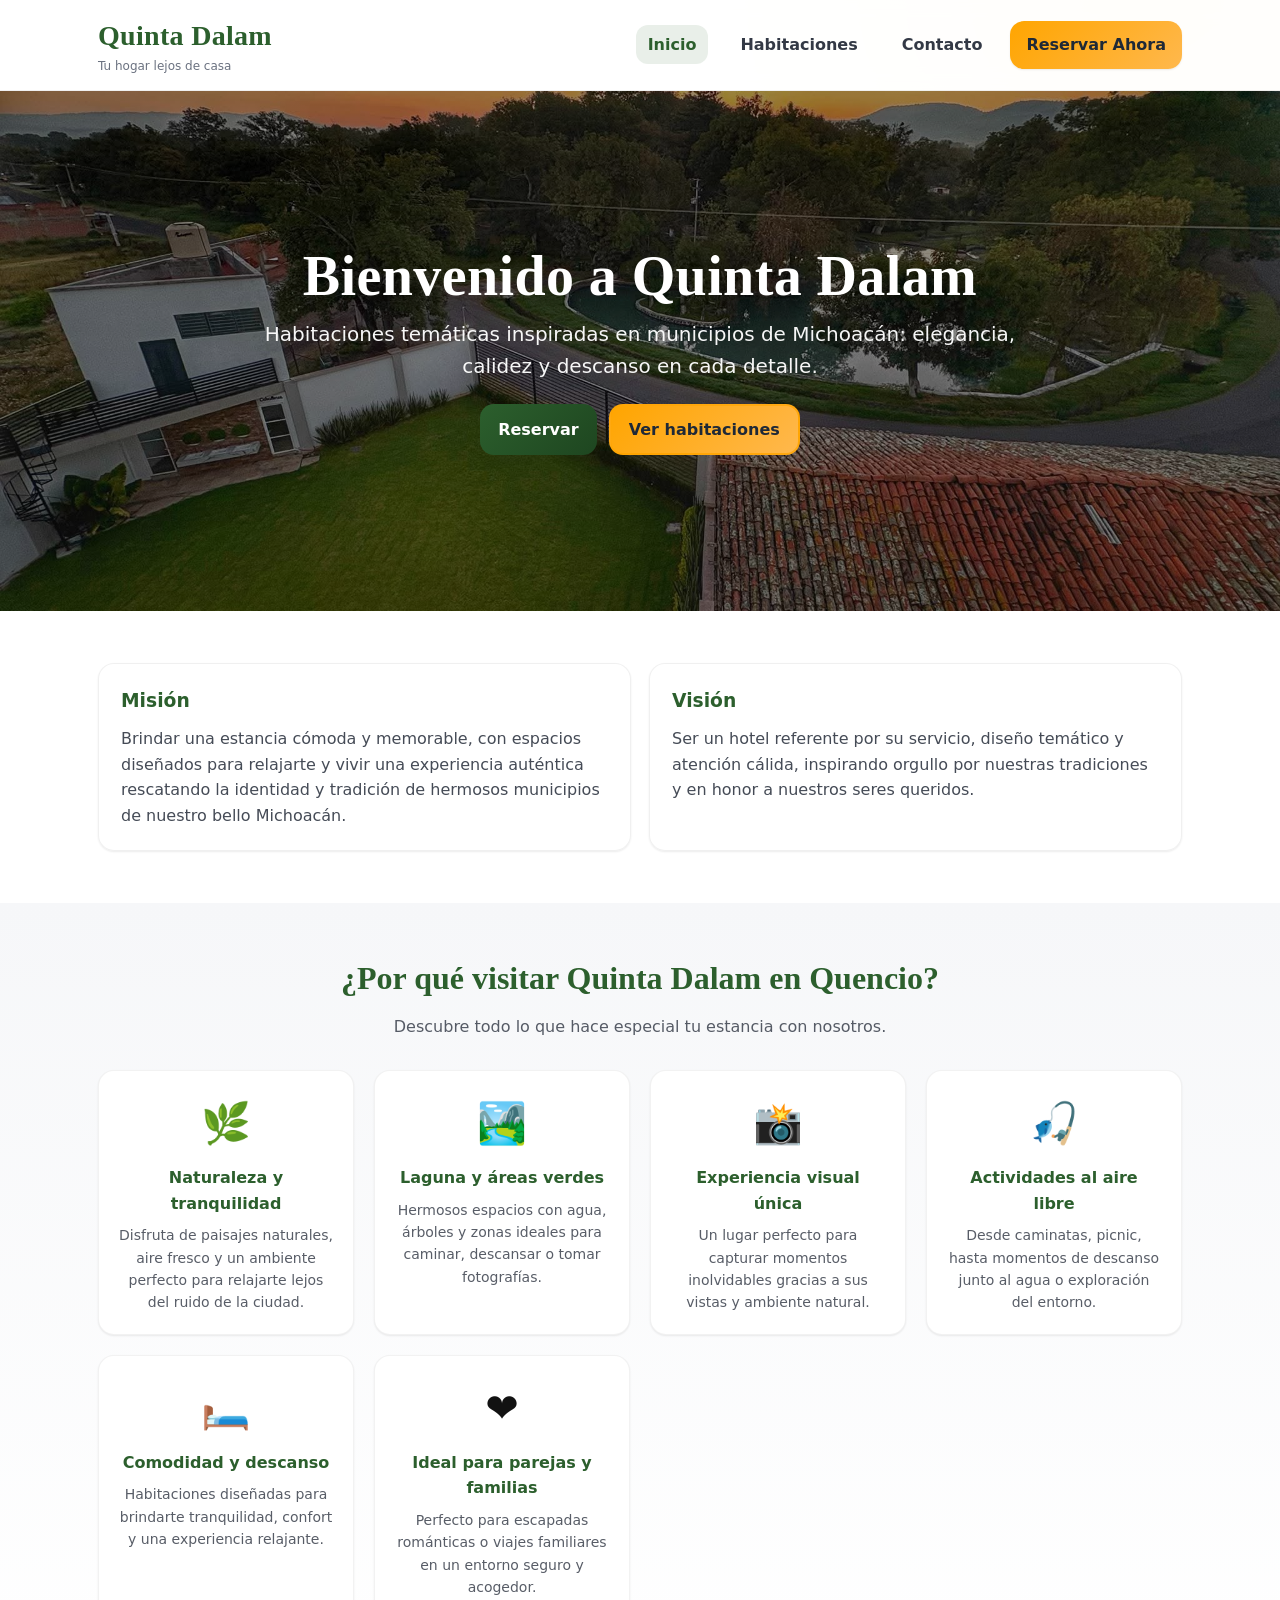
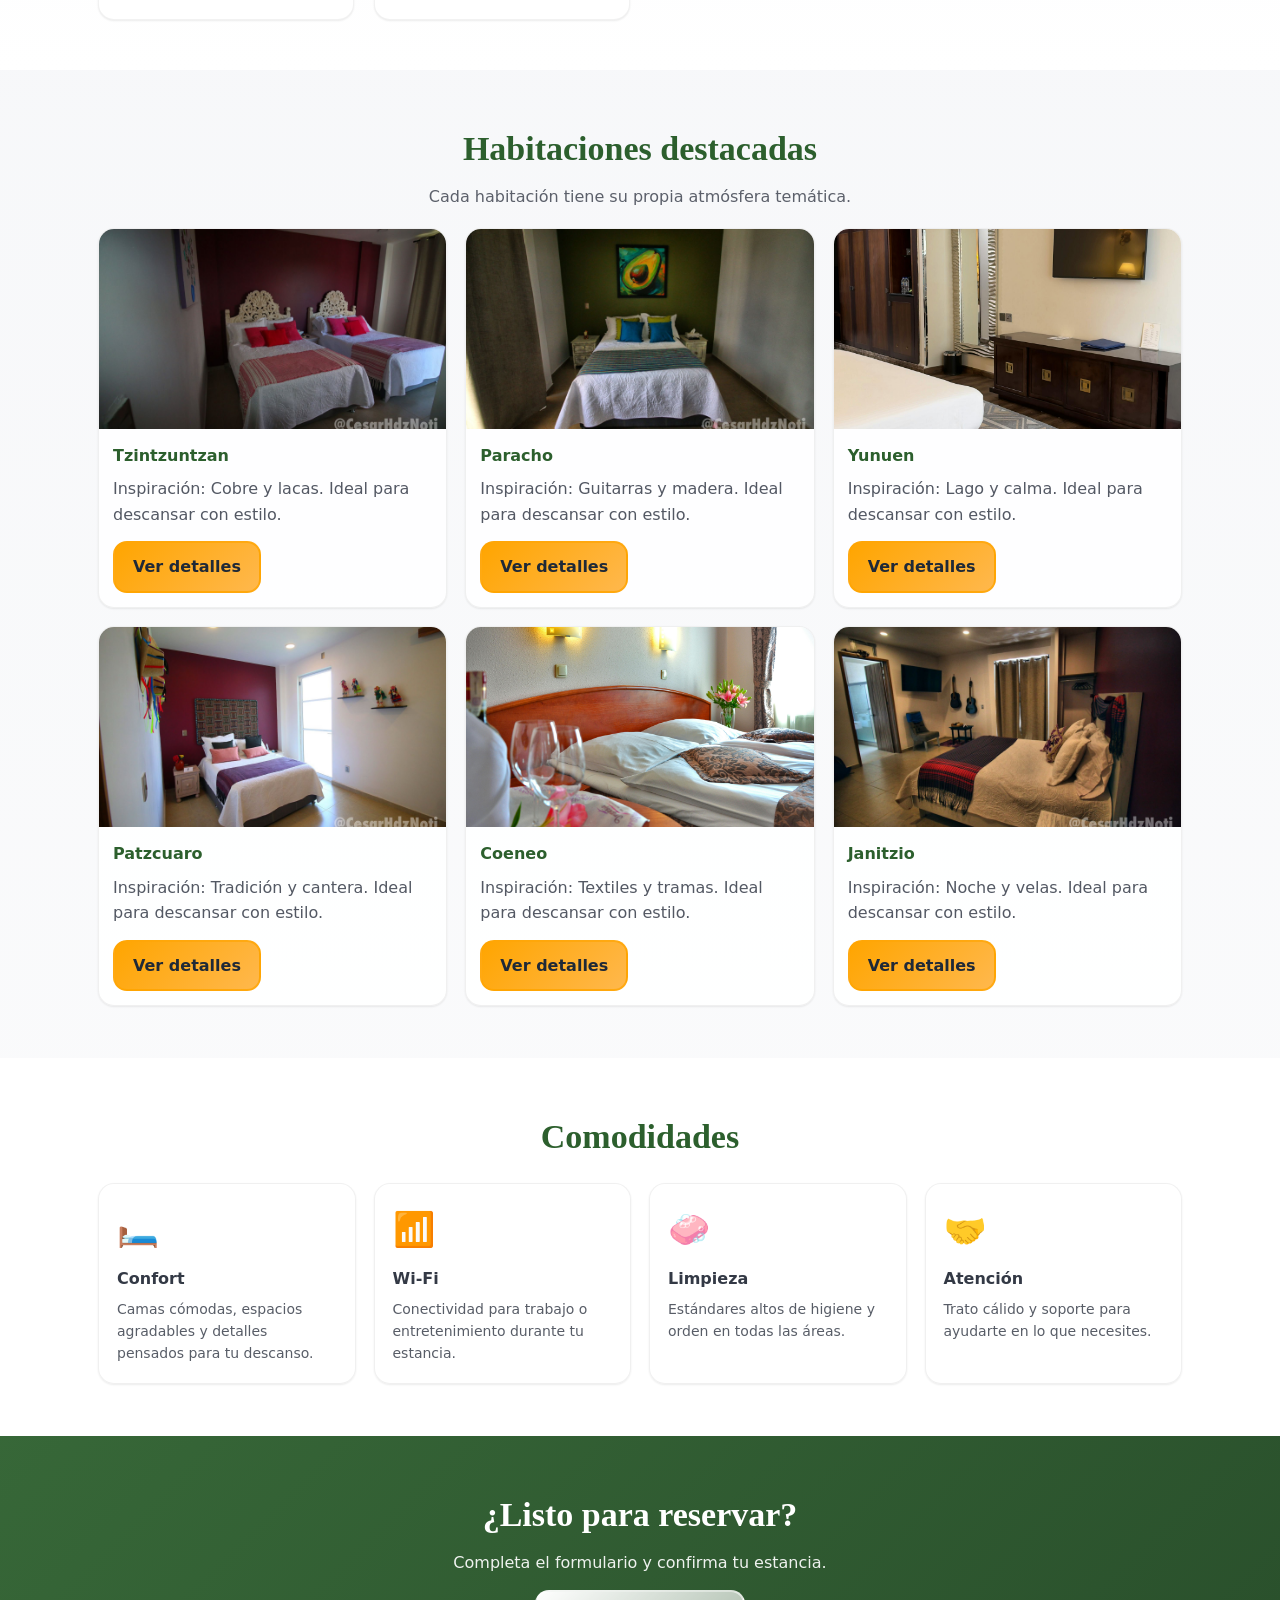
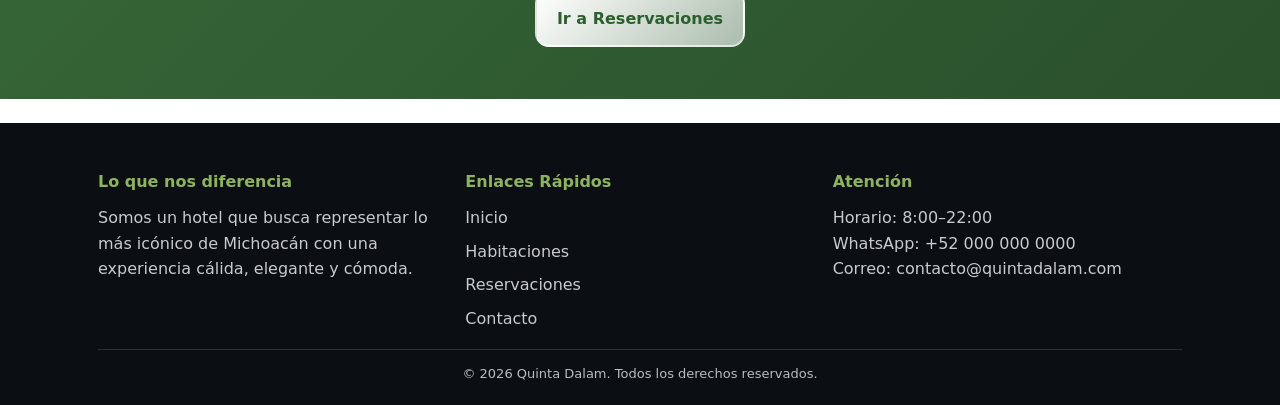
==== commit 15381f59: "proyecto con fotos" ====
--- a/index.html
+++ b/index.html
@@ -5,7 +5,7 @@
   <meta name="viewport" content="width=device-width, initial-scale=1.0" />
   <meta name="description" content="Hotel Quinta Dalam - Reserva tu habitación en nuestro exclusivo hotel" />
   <title>Hotel Quinta Dalam - Inicio</title>
-  <link rel="stylesheet" href="css/styles.css" />
+  <link rel="stylesheet" href="styles.css" />
 </head>
 <body>
   <a class="skip-link" href="#contenido">Saltar al contenido</a>
@@ -19,7 +19,6 @@
         <ul class="nav-menu">
           <li><a href="index.html" class="active">Inicio</a></li>
           <li><a href="habitaciones.html">Habitaciones</a></li>
-          <li><a href="reservaciones.html">Reservaciones</a></li>
           <li><a href="contacto.html">Contacto</a></li>
         </ul>
         <a class="btn-reserva" href="reservaciones.html">Reservar Ahora</a>
@@ -28,79 +27,137 @@
   </header>
 
   <main id="contenido">
-    <section class="hero" aria-label="Portada">
-      <div class="hero-content">
-        <h2>Bienvenido a Quinta Dalam</h2>
-        <p>Habitaciones temáticas inspiradas en municipios de Michoacán: elegancia, calidez y descanso en cada detalle.</p>
-        <div style="display:flex;gap:12px;justify-content:center;flex-wrap:wrap;">
-          <a class="btn-primary" href="reservaciones.html">Reservar</a>
-          <a class="btn-secondary" href="habitaciones.html">Ver habitaciones</a>
-        </div>
-      </div>
-    </section>
+   <section class="hero" aria-label="Portada">
+  <div class="hero-content">
+    <h2>Bienvenido a Quinta Dalam</h2>
+    <p>Habitaciones temáticas inspiradas en municipios de Michoacán: elegancia, calidez y descanso en cada detalle.</p>
+    <div style="display:flex;gap:12px;justify-content:center;flex-wrap:wrap;">
+      <a class="btn-primary" href="reservaciones.html">Reservar</a>
+      <a class="btn-secondary" href="habitaciones.html">Ver habitaciones</a>
+    </div>
+  </div>
+</section>
 
     <section class="mission-vision">
       <div class="container">
         <div class="mission">
           <h3>Misión</h3>
-          <p>Brindar una estancia cómoda y memorable, con espacios diseñados para relajarte y vivir una experiencia auténtica.</p>
+          <p>Brindar una estancia cómoda y memorable, con espacios diseñados para relajarte y vivir una experiencia auténtica rescatando la identidad y tradición de hermosos municipios de nuestro bello Michoacán.</p>
         </div>
         <div class="vision">
           <h3>Visión</h3>
-          <p>Ser un hotel referente por su servicio, diseño temático y atención cálida, inspirando orgullo por nuestras tradiciones.</p>
-        </div>
-      </div>
-    </section>
+          <p>Ser un hotel referente por su servicio, diseño temático y atención cálida, inspirando orgullo por nuestras tradiciones y en honor a nuestros seres queridos.</p>
+        </div>
+      </div>
+    </section>
+
+      <section class="why-visit">
+  <div class="container">
+    <h2>¿Por qué visitar Quinta Dalam en Quencio?</h2>
+    <p class="subtitle">Descubre todo lo que hace especial tu estancia con nosotros.</p>
+
+    <div class="why-grid">
+
+      <div class="why-card">
+        <div class="why-icon">🌿</div>
+        <h4>Naturaleza y tranquilidad</h4>
+        <p>Disfruta de paisajes naturales, aire fresco y un ambiente perfecto para relajarte lejos del ruido de la ciudad.</p>
+      </div>
+
+      <div class="why-card">
+        <div class="why-icon">🏞️</div>
+        <h4>Laguna y áreas verdes</h4>
+        <p>Hermosos espacios con agua, árboles y zonas ideales para caminar, descansar o tomar fotografías.</p>
+      </div>
+
+      <div class="why-card">
+        <div class="why-icon">📸</div>
+        <h4>Experiencia visual única</h4>
+        <p>Un lugar perfecto para capturar momentos inolvidables gracias a sus vistas y ambiente natural.</p>
+      </div>
+
+      <div class="why-card">
+        <div class="why-icon">🎣</div>
+        <h4>Actividades al aire libre</h4>
+        <p>Desde caminatas, picnic, hasta momentos de descanso junto al agua o exploración del entorno.</p>
+      </div>
+
+      <div class="why-card">
+        <div class="why-icon">🛏️</div>
+        <h4>Comodidad y descanso</h4>
+        <p>Habitaciones diseñadas para brindarte tranquilidad, confort y una experiencia relajante.</p>
+      </div>
+
+      <div class="why-card">
+        <div class="why-icon">❤️</div>
+        <h4>Ideal para parejas y familias</h4>
+        <p>Perfecto para escapadas románticas o viajes familiares en un entorno seguro y acogedor.</p>
+      </div>
+
+    </div>
+  </div>
+</section>
+
 
     <section class="rooms-preview">
       <div class="container">
         <h2>Habitaciones destacadas</h2>
-        <p class="subtitle">Cada habitación tiene su propia atmósfera temática (sin ser su ubicación).</p>
+        <p class="subtitle">Cada habitación tiene su propia atmósfera temática.</p>
 
         <div class="rooms-grid">
-
-          <article class="room-card">
-            <div class="room-image"></div>
-            <h4>Tzintzunzan</h4>
+          <article class="room-card">
+            <div class="room-image">
+              <img src="fotos/quinta 1.jpg" alt="Habitación Tzintzuntzan" />
+            </div>
+            <h4>Tzintzuntzan</h4>
             <p>Inspiración: Cobre y lacas. Ideal para descansar con estilo.</p>
-            <a class="btn-secondary" href="habitaciones.html#tzintzunzan">Ver detalles</a>
-          </article>
-
-          <article class="room-card">
-            <div class="room-image"></div>
+            <a class="btn-secondary" href="habitaciones.html#tzintzuntzan">Ver detalles</a>
+          </article>
+
+          <article class="room-card">
+            <div class="room-image">
+              <img src="fotos/quinta 2.jpg" alt="Habitación Paracho" />
+            </div>
             <h4>Paracho</h4>
             <p>Inspiración: Guitarras y madera. Ideal para descansar con estilo.</p>
             <a class="btn-secondary" href="habitaciones.html#paracho">Ver detalles</a>
           </article>
 
           <article class="room-card">
-            <div class="room-image"></div>
+            <div class="room-image">
+              <img src="fotos/quinta 11.jpg" alt="Habitación Yunuén" />
+            </div>
             <h4>Yunuen</h4>
             <p>Inspiración: Lago y calma. Ideal para descansar con estilo.</p>
             <a class="btn-secondary" href="habitaciones.html#yunuen">Ver detalles</a>
           </article>
 
           <article class="room-card">
-            <div class="room-image"></div>
+            <div class="room-image">
+              <img src="fotos/quinta 3.jpg" alt="Habitación Pátzcuaro" />
+            </div>
             <h4>Patzcuaro</h4>
             <p>Inspiración: Tradición y cantera. Ideal para descansar con estilo.</p>
             <a class="btn-secondary" href="habitaciones.html#patzcuaro">Ver detalles</a>
           </article>
 
           <article class="room-card">
-            <div class="room-image"></div>
+            <div class="room-image">
+              <img src="fotos/quinta 12.jpg" alt="Habitación Coeneo" />
+            </div>
             <h4>Coeneo</h4>
             <p>Inspiración: Textiles y tramas. Ideal para descansar con estilo.</p>
             <a class="btn-secondary" href="habitaciones.html#coeneo">Ver detalles</a>
           </article>
 
           <article class="room-card">
-            <div class="room-image"></div>
+            <div class="room-image">
+              <img src="fotos/quinta 5.jpg" alt="Habitación Janitzio" />
+            </div>
             <h4>Janitzio</h4>
             <p>Inspiración: Noche y velas. Ideal para descansar con estilo.</p>
             <a class="btn-secondary" href="habitaciones.html#janitzio">Ver detalles</a>
           </article>
-
         </div>
       </div>
     </section>
--- a/styles.css
+++ b/styles.css
@@ -0,0 +1,709 @@
+:root{
+  --primary-color:#2c5f2d;
+  --secondary-color:#97bc62;
+  --accent-color:#ffa500;
+  --dark-color:#121212;
+  --light-color:#f6f7f9;
+  --white:#ffffff;
+  --gray:#6b7280;
+  --light-gray:#e5e7eb;
+
+  --radius-sm:10px;
+  --radius-md:16px;
+  --radius-lg:22px;
+
+  --shadow-sm:0 1px 2px rgba(0,0,0,.08);
+  --shadow-md:0 10px 30px rgba(0,0,0,.12);
+  --shadow-lg:0 18px 60px rgba(0,0,0,.16);
+
+  --font-primary:ui-sans-serif,system-ui,-apple-system,Segoe UI,Roboto,Arial,"Noto Sans","Helvetica Neue",sans-serif;
+  --font-secondary:ui-serif,Georgia,"Times New Roman",Times,serif;
+
+  --focus-ring:0 0 0 4px rgba(44,95,45,.18);
+}
+
+*{box-sizing:border-box;margin:0;padding:0}
+html{scroll-behavior:smooth}
+body{
+  font-family:var(--font-primary);
+  color:var(--dark-color);
+  background:
+    radial-gradient(1200px 800px at 20% -10%, rgba(151,188,98,.18), transparent 55%),
+    radial-gradient(900px 700px at 90% 0%, rgba(255,165,0,.12), transparent 55%),
+    var(--white);
+  line-height:1.6;
+}
+img{max-width:100%;display:block}
+a{color:inherit}
+.container{max-width:1120px;margin:0 auto;padding:0 18px}
+::selection{background:rgba(151,188,98,.35)}
+
+.skip-link{
+  position:absolute;left:-999px;top:0;
+  background:var(--white);color:var(--dark-color);
+  padding:10px 14px;border-radius:12px;box-shadow:var(--shadow-md)
+}
+.skip-link:focus{left:14px;top:14px;z-index:3000;outline:none}
+
+header{
+  position:sticky;top:0;z-index:1100;
+  background:rgba(255,255,255,.86);
+  backdrop-filter:blur(10px);
+  border-bottom:1px solid rgba(0,0,0,.06);
+}
+.navbar{padding:14px 0}
+.navbar .container{
+  display:grid;
+  grid-template-columns:1fr auto auto;
+  align-items:center;
+  gap:16px;
+}
+.logo h1{
+  font-family:var(--font-secondary);
+  font-size:28px;
+  color:var(--primary-color);
+  letter-spacing:.3px;
+}
+.logo .tagline{font-size:12px;color:var(--gray);margin-top:-2px}
+
+.nav-menu{
+  list-style:none;
+  display:flex;
+  gap:20px;
+  align-items:center;
+  flex-wrap:wrap;
+}
+.nav-menu a{
+  text-decoration:none;
+  font-weight:700;
+  color:rgba(17,24,39,.86);
+  padding:10px 12px;
+  border-radius:12px;
+  transition:background .2s,color .2s,transform .2s;
+}
+.nav-menu a:hover{background:rgba(151,188,98,.18);color:var(--primary-color)}
+.nav-menu a.active{background:rgba(44,95,45,.10);color:var(--primary-color)}
+
+.btn-reserva{
+  display:inline-flex;
+  align-items:center;
+  justify-content:center;
+  border:0;
+  background:linear-gradient(135deg,var(--accent-color),#ffb84d);
+  color:#1f2937;
+  padding:11px 16px;
+  border-radius:14px;
+  font-weight:900;
+  cursor:pointer;
+  box-shadow:var(--shadow-sm);
+  text-decoration:none;
+  transition:transform .15s ease, box-shadow .2s;
+}
+.btn-reserva:hover{transform:translateY(-1px);box-shadow:var(--shadow-md)}
+.btn-reserva:active{transform:translateY(0)}
+
+a:focus,button:focus,input:focus,select:focus,textarea:focus{
+  outline:none;
+  box-shadow:var(--focus-ring);
+  border-color:rgba(44,95,45,.55)
+}
+
+.btn-primary,.btn-secondary,.btn-primary-large{
+  display:inline-flex;
+  align-items:center;
+  justify-content:center;
+  gap:10px;
+  text-decoration:none;
+  border-radius:14px;
+  font-weight:900;
+  cursor:pointer;
+  transition:transform .15s ease,filter .2s ease,background .2s ease,box-shadow .2s ease;
+}
+.btn-primary{
+  background:linear-gradient(135deg,var(--primary-color),#1e4620);
+  color:var(--white);
+  padding:12px 18px;
+  border:0;
+}
+.btn-primary:hover{filter:brightness(1.05);transform:translateY(-1px)}
+.btn-secondary{
+  background:linear-gradient(135deg, var(--accent-color), #ffb84d);
+  color:#1f2937;
+  padding:11px 18px;
+  border:2px solid rgba(255,165,0,.75);
+}
+.btn-secondary:hover{
+  background:linear-gradient(135deg, #ffb84d, var(--accent-color));
+  transform:translateY(-1px);
+  box-shadow:var(--shadow-md);
+}
+.btn-primary-large{
+  background:linear-gradient(135deg,var(--white),rgba(255,255,255,.6));
+  color:var(--primary-color);
+  padding:14px 20px;
+  border:2px solid rgba(255,255,255,.55);
+}
+.btn-primary-large:hover{transform:translateY(-1px);filter:brightness(1.03)}
+
+.hero{
+  min-height:520px;
+  display:grid;
+  place-items:center;
+  text-align:center;
+  color:var(--white);
+  position:relative;
+
+  background:
+    linear-gradient(rgba(0,0,0,.4), rgba(0,0,0,.5)), /* capa oscura para leer texto */
+    url("fotos/hotel\ laguna.jpg"); /* TU IMAGEN */
+
+  background-size:cover;
+  background-position:center;
+  background-repeat:no-repeat;
+}
+
+
+.hero-content{
+  position:relative;
+  z-index:2;
+  padding:0 18px;
+  max-width:820px;
+}
+.hero-content h2{
+  font-family:var(--font-secondary);
+  font-size:clamp(34px,5vw,56px);
+  line-height:1.05;
+  letter-spacing:.4px;
+  margin-bottom:12px;
+  text-shadow:0 10px 30px rgba(0,0,0,.45);
+}
+.hero-content p{
+  font-size:clamp(16px,2.2vw,20px);
+  opacity:.96;
+  margin-bottom:22px;
+  text-shadow:0 6px 20px rgba(0,0,0,.35);
+}
+
+@keyframes fondoAnimado{
+  0%{background-position:0% 50%}
+  50%{background-position:100% 50%}
+  100%{background-position:0% 50%}
+}
+
+@keyframes destellosSuaves{
+  0%{
+    transform:translate3d(0,0,0) scale(1);
+    opacity:.45;
+  }
+  50%{
+    transform:translate3d(-18px,10px,0) scale(1.08);
+    opacity:.72;
+  }
+  100%{
+    transform:translate3d(18px,-12px,0) scale(1.12);
+    opacity:.52;
+  }
+}
+
+.page-header{
+  padding:52px 0 34px;
+  text-align:center;
+  background:
+    radial-gradient(800px 500px at 20% 0%, rgba(151,188,98,.18), transparent 55%),
+    radial-gradient(700px 500px at 90% 20%, rgba(255,165,0,.12), transparent 55%),
+    var(--light-color);
+  border-bottom:1px solid rgba(0,0,0,.06);
+}
+.page-header h1{
+  font-family:var(--font-secondary);
+  font-size:clamp(28px,4vw,40px);
+  color:var(--primary-color);
+  margin-bottom:8px;
+}
+.page-header p{color:rgba(17,24,39,.7)}
+
+.mission-vision,.rooms-preview,.features,.contact-section,.reservation-section,.rooms-listing{padding:52px 0}
+
+.mission-vision .container{
+  display:grid;
+  grid-template-columns:repeat(2,minmax(0,1fr));
+  gap:18px;
+}
+.mission,.vision{
+  background:rgba(255,255,255,.78);
+  border:1px solid rgba(0,0,0,.06);
+  padding:22px;
+  border-radius:var(--radius-md);
+  box-shadow:var(--shadow-sm);
+}
+.mission h3,.vision h3{color:var(--primary-color);margin-bottom:10px}
+.mission p,.vision p{color:rgba(17,24,39,.78)}
+
+.rooms-preview{
+  background:linear-gradient(180deg, rgba(246,247,249,.9), rgba(246,247,249,.6));
+}
+.rooms-preview h2{
+  text-align:center;
+  color:var(--primary-color);
+  font-size:34px;
+  margin-bottom:8px;
+  font-family:var(--font-secondary);
+}
+.rooms-preview .subtitle{
+  text-align:center;
+  color:rgba(17,24,39,.68);
+  margin-bottom:18px;
+}
+.rooms-grid{
+  display:grid;
+  grid-template-columns:repeat(auto-fit,minmax(280px,1fr));
+  gap:18px;
+}
+.room-card{
+  background:rgba(255,255,255,.86);
+  border:1px solid rgba(0,0,0,.06);
+  border-radius:var(--radius-md);
+  overflow:hidden;
+  box-shadow:var(--shadow-sm);
+  transition:transform .18s ease, box-shadow .25s ease;
+}
+.room-card:hover{transform:translateY(-3px);box-shadow:var(--shadow-md)}
+.room-image{
+  height:200px;
+  overflow:hidden;
+  background:
+    radial-gradient(600px 300px at 20% 20%, rgba(151,188,98,.28), transparent 60%),
+    radial-gradient(500px 280px at 90% 0%, rgba(255,165,0,.25), transparent 55%),
+    linear-gradient(135deg, rgba(44,95,45,.45), rgba(17,24,39,.38));
+}
+.room-image img{
+  width:100%;
+  height:100%;
+  object-fit:cover;
+}
+.room-card h4{padding:14px 14px 0;color:var(--primary-color)}
+.room-card p{padding:8px 14px 0;color:rgba(17,24,39,.72)}
+.room-card .btn-secondary{margin:14px}
+
+.features h2{
+  text-align:center;
+  font-family:var(--font-secondary);
+  font-size:34px;
+  color:var(--primary-color);
+  margin-bottom:18px;
+}
+.features-grid{
+  display:grid;
+  grid-template-columns:repeat(auto-fit,minmax(220px,1fr));
+  gap:18px;
+}
+.feature{
+  background:rgba(255,255,255,.78);
+  border:1px solid rgba(0,0,0,.06);
+  border-radius:var(--radius-md);
+  padding:18px;
+  box-shadow:var(--shadow-sm);
+}
+.feature-icon{font-size:34px;margin-bottom:10px}
+.feature h4{color:rgba(17,24,39,.86);margin-bottom:6px}
+.feature p{color:rgba(17,24,39,.70);font-size:14px}
+
+.rooms-listing .container{display:grid;gap:18px}
+.room-detail{
+  display:grid;
+  grid-template-columns:minmax(0,1.1fr) minmax(0,.9fr);
+  gap:18px;
+  border-radius:var(--radius-lg);
+  overflow:hidden;
+  border:1px solid rgba(0,0,0,.06);
+  background:rgba(255,255,255,.86);
+  box-shadow:var(--shadow-sm);
+}
+.room-info{padding:22px}
+.room-info h2{
+  font-family:var(--font-secondary);
+  margin-bottom:8px;
+  letter-spacing:.2px;
+}
+.room-badge{
+  display:inline-flex;
+  align-items:center;
+  gap:10px;
+  font-weight:900;
+  font-size:12px;
+  letter-spacing:.3px;
+  padding:8px 12px;
+  border-radius:999px;
+  background:rgba(44,95,45,.08);
+  color:rgba(17,24,39,.78);
+  margin-bottom:12px;
+}
+.room-pricing{
+  margin:14px 0 8px;
+  padding:14px;
+  border-radius:var(--radius-md);
+  background:linear-gradient(135deg, rgba(255,165,0,.14), rgba(151,188,98,.14));
+  border:1px solid rgba(0,0,0,.06);
+}
+.room-pricing .price{font-size:34px;font-weight:900;color:rgba(17,24,39,.88)}
+.room-pricing .per-night{color:rgba(17,24,39,.62);font-size:13px}
+.room-amenities h4{color:var(--primary-color);margin:12px 0 8px}
+.room-amenities ul{
+  list-style:none;
+  display:grid;
+  grid-template-columns:repeat(2,minmax(0,1fr));
+  gap:8px;
+}
+.room-amenities li{
+  background:rgba(246,247,249,.9);
+  border:1px solid rgba(0,0,0,.06);
+  padding:9px 10px;
+  border-radius:12px;
+  color:rgba(17,24,39,.75);
+  font-size:14px;
+}
+.room-actions{display:flex;gap:10px;flex-wrap:wrap;margin-top:14px}
+
+.room-gallery{position:relative;background:rgba(17,24,39,.06)}
+.carousel{
+  position:relative;
+  min-height:360px;
+  overflow:hidden;
+}
+.carousel input{position:absolute;left:-9999px}
+.carousel-track{
+  display:flex;
+  width:300%;
+  height:100%;
+  transition:transform .35s ease;
+}
+.carousel-slide{
+  position:relative;
+  width:calc(100% / 3);
+  min-height:360px;
+  display:grid;
+  place-items:end start;
+  padding:18px;
+  color:var(--white);
+  overflow:hidden;
+  background:
+    radial-gradient(900px 500px at 20% 20%, rgba(255,255,255,.22), transparent 60%),
+    radial-gradient(700px 400px at 90% 10%, rgba(255,255,255,.12), transparent 60%),
+    linear-gradient(135deg, rgba(17,24,39,.55), rgba(17,24,39,.75));
+}
+.carousel-slide img{
+  position:absolute;
+  inset:0;
+  width:100%;
+  height:100%;
+  object-fit:cover;
+}
+.carousel-slide .slide-label{
+  position:relative;
+  z-index:2;
+  background:rgba(0,0,0,.28);
+  border:1px solid rgba(255,255,255,.18);
+  padding:10px 12px;
+  border-radius:14px;
+  font-weight:900;
+  backdrop-filter:blur(8px);
+}
+.single-slide .carousel-track{width:100%}
+.single-slide .carousel-slide{width:100%}
+.carousel-nav{
+  position:absolute;
+  inset:0;
+  pointer-events:none;
+}
+.carousel-btn{
+  pointer-events:auto;
+  position:absolute;
+  top:50%;
+  transform:translateY(-50%);
+  width:44px;
+  height:44px;
+  border-radius:999px;
+  border:1px solid rgba(255,255,255,.22);
+  background:rgba(0,0,0,.22);
+  color:var(--white);
+  display:grid;
+  place-items:center;
+  cursor:pointer;
+}
+.carousel-btn:hover{background:rgba(0,0,0,.32)}
+.carousel-btn.prev{left:12px}
+.carousel-btn.next{right:12px}
+
+.carousel-dots{
+  position:absolute;
+  left:50%;
+  transform:translateX(-50%);
+  bottom:12px;
+  display:flex;
+  gap:8px;
+  padding:8px 10px;
+  border-radius:999px;
+  background:rgba(0,0,0,.22);
+  border:1px solid rgba(255,255,255,.18);
+  pointer-events:auto;
+}
+.carousel-dot{
+  width:9px;
+  height:9px;
+  border-radius:999px;
+  background:rgba(255,255,255,.55);
+  cursor:pointer;
+}
+
+.carousel input:nth-of-type(1):checked ~ .carousel-track{transform:translateX(0)}
+.carousel input:nth-of-type(2):checked ~ .carousel-track{transform:translateX(-33.3333%)}
+.carousel input:nth-of-type(3):checked ~ .carousel-track{transform:translateX(-66.6666%)}
+
+.carousel input:nth-of-type(1):checked ~ .carousel-dots label:nth-child(1),
+.carousel input:nth-of-type(2):checked ~ .carousel-dots label:nth-child(2),
+.carousel input:nth-of-type(3):checked ~ .carousel-dots label:nth-child(3){
+  background:rgba(255,255,255,.98)
+}
+
+/* SECCION POR QUE VISITAR */
+.why-visit{
+  padding:50px 0;
+  background:linear-gradient(180deg, #f6f7f9, #ffffff);
+}
+
+.why-visit h2{
+  text-align:center;
+  font-family:var(--font-secondary);
+  color:var(--primary-color);
+  font-size:32px;
+  margin-bottom:10px;
+}
+
+.why-visit .subtitle{
+  text-align:center;
+  color:rgba(17,24,39,.7);
+  margin-bottom:30px;
+}
+
+/* GRID */
+.why-grid{
+  display:grid;
+  grid-template-columns:repeat(auto-fit,minmax(250px,1fr));
+  gap:20px;
+}
+
+/* TARJETAS */
+.why-card{
+  background:#fff;
+  border-radius:16px;
+  padding:20px;
+  text-align:center;
+  border:1px solid rgba(0,0,0,.05);
+  box-shadow:var(--shadow-sm);
+  transition:transform .2s, box-shadow .2s;
+}
+
+.why-card:hover{
+  transform:translateY(-5px);
+  box-shadow:var(--shadow-md);
+}
+
+/* ICONO */
+.why-icon{
+  font-size:40px;
+  margin-bottom:10px;
+}
+
+/* TITULO */
+.why-card h4{
+  color:var(--primary-color);
+  margin-bottom:8px;
+}
+
+/* TEXTO */
+.why-card p{
+  color:rgba(17,24,39,.7);
+  font-size:14px;
+}
+
+.availability-panel,.contact-form-section,.faq-section{
+  background:rgba(255,255,255,.86);
+  border:1px solid rgba(0,0,0,.06);
+  border-radius:var(--radius-lg);
+  padding:20px;
+  box-shadow:var(--shadow-sm);
+}
+.availability-panel h2,.contact-form-section h2,.faq-section h2{
+  color:var(--primary-color);
+  margin-bottom:12px;
+  font-family:var(--font-secondary);
+}
+.form-row{
+  display:grid;
+  grid-template-columns:repeat(auto-fit,minmax(220px,1fr));
+  gap:14px;
+  margin-bottom:14px;
+}
+.form-group{display:flex;flex-direction:column;gap:6px}
+.form-group.full-width{grid-column:1 / -1}
+.form-group label{
+  font-weight:800;
+  font-size:13px;
+  color:rgba(17,24,39,.82);
+}
+.form-group input,.form-group select,.form-group textarea{
+  padding:12px 12px;
+  border:1px solid var(--light-gray);
+  border-radius:14px;
+  font-size:15px;
+  background:rgba(255,255,255,.9);
+}
+.help-text{font-size:12px;color:rgba(17,24,39,.62)}
+.form-actions{display:flex;gap:12px;justify-content:flex-end;flex-wrap:wrap}
+
+.cta-section{
+  background:linear-gradient(135deg, rgba(44,95,45,.95), rgba(30,70,32,.95));
+  color:var(--white);
+  text-align:center;
+  padding:52px 0;
+}
+.cta-section h2{
+  font-family:var(--font-secondary);
+  font-size:34px;
+  margin-bottom:8px;
+}
+.cta-section p{opacity:.92;margin-bottom:14px}
+
+.contact-info-grid{
+  display:grid;
+  grid-template-columns:repeat(auto-fit,minmax(220px,1fr));
+  gap:14px;
+  margin-bottom:18px;
+}
+.contact-card{
+  background:rgba(255,255,255,.86);
+  border:1px solid rgba(0,0,0,.06);
+  border-radius:var(--radius-lg);
+  padding:18px;
+  box-shadow:var(--shadow-sm);
+}
+.contact-icon{font-size:34px}
+.social-links{display:flex;gap:10px;margin-top:10px}
+.social-links a{
+  padding:8px 10px;
+  border-radius:12px;
+  background:rgba(44,95,45,.08);
+  text-decoration:none;
+  font-weight:900;
+}
+.map-container{
+  border-radius:var(--radius-lg);
+  overflow:hidden;
+  border:1px solid rgba(0,0,0,.06);
+  box-shadow:var(--shadow-sm);
+}
+.map-container iframe{
+  width:100%;
+  height:300px;
+  display:block;
+  border:0;
+}
+.map-placeholder{
+  height:260px;
+  display:grid;
+  place-items:center;
+  color:rgba(17,24,39,.65);
+  background:
+    radial-gradient(700px 400px at 20% 20%, rgba(151,188,98,.22), transparent 60%),
+    radial-gradient(600px 320px at 90% 10%, rgba(255,165,0,.18), transparent 60%),
+    rgba(246,247,249,.9);
+}
+
+footer{
+  margin-top:24px;
+  background:#0b0f14;
+  color:rgba(255,255,255,.92);
+  padding:46px 0 20px;
+}
+.footer-content{
+  display:grid;
+  grid-template-columns:repeat(auto-fit,minmax(220px,1fr));
+  gap:18px;
+  margin-bottom:18px;
+}
+.footer-section h4{color:rgba(151,188,98,.95);margin-bottom:10px}
+.footer-section p,.footer-section a{
+  color:rgba(255,255,255,.78);
+  text-decoration:none;
+}
+.footer-section a:hover{color:rgba(151,188,98,.95)}
+.footer-section ul{list-style:none;display:grid;gap:8px}
+.footer-bottom{
+  text-align:center;
+  padding-top:14px;
+  border-top:1px solid rgba(255,255,255,.14);
+  color:rgba(255,255,255,.72);
+  font-size:13px;
+}
+
+@media (max-width:920px){
+  .navbar .container{
+    grid-template-columns:1fr;
+    justify-items:center;
+  }
+  .nav-menu{justify-content:center}
+}
+
+@media (max-width:768px){
+  .mission-vision .container{grid-template-columns:1fr}
+  .room-detail{grid-template-columns:1fr}
+  .carousel,.carousel-slide{min-height:300px}
+}
+
+.reservation-layout{display:grid;gap:18px}
+.terms-wrap{display:flex;flex-direction:row;align-items:flex-start;gap:10px}
+.terms-wrap input{margin-top:4px}
+.summary-status{
+  margin-bottom:14px;
+  padding:12px 14px;
+  border-radius:14px;
+  background:rgba(44,95,45,.08);
+  border:1px solid rgba(44,95,45,.12);
+  color:rgba(17,24,39,.82);
+}
+.summary-grid{
+  display:grid;
+  grid-template-columns:repeat(auto-fit,minmax(180px,1fr));
+  gap:14px;
+  margin-bottom:16px;
+}
+.summary-card-box{
+  border:1px solid rgba(0,0,0,.06);
+  border-radius:16px;
+  padding:16px;
+  background:rgba(246,247,249,.9);
+}
+.summary-card-box h3{
+  color:var(--primary-color);
+  font-size:16px;
+  margin-bottom:6px;
+}
+.summary-card-box p{color:rgba(17,24,39,.78)}
+.cost-summary-vue{
+  display:grid;
+  gap:10px;
+  margin-bottom:14px;
+}
+.cost-item{
+  display:flex;
+  justify-content:space-between;
+  gap:12px;
+  padding:10px 0;
+  border-bottom:1px solid rgba(0,0,0,.06);
+}
+.cost-item.total{
+  font-weight:900;
+  color:var(--primary-color);
+  border-bottom:0;
+}
+.summary-note{color:rgba(17,24,39,.72);margin-top:8px}
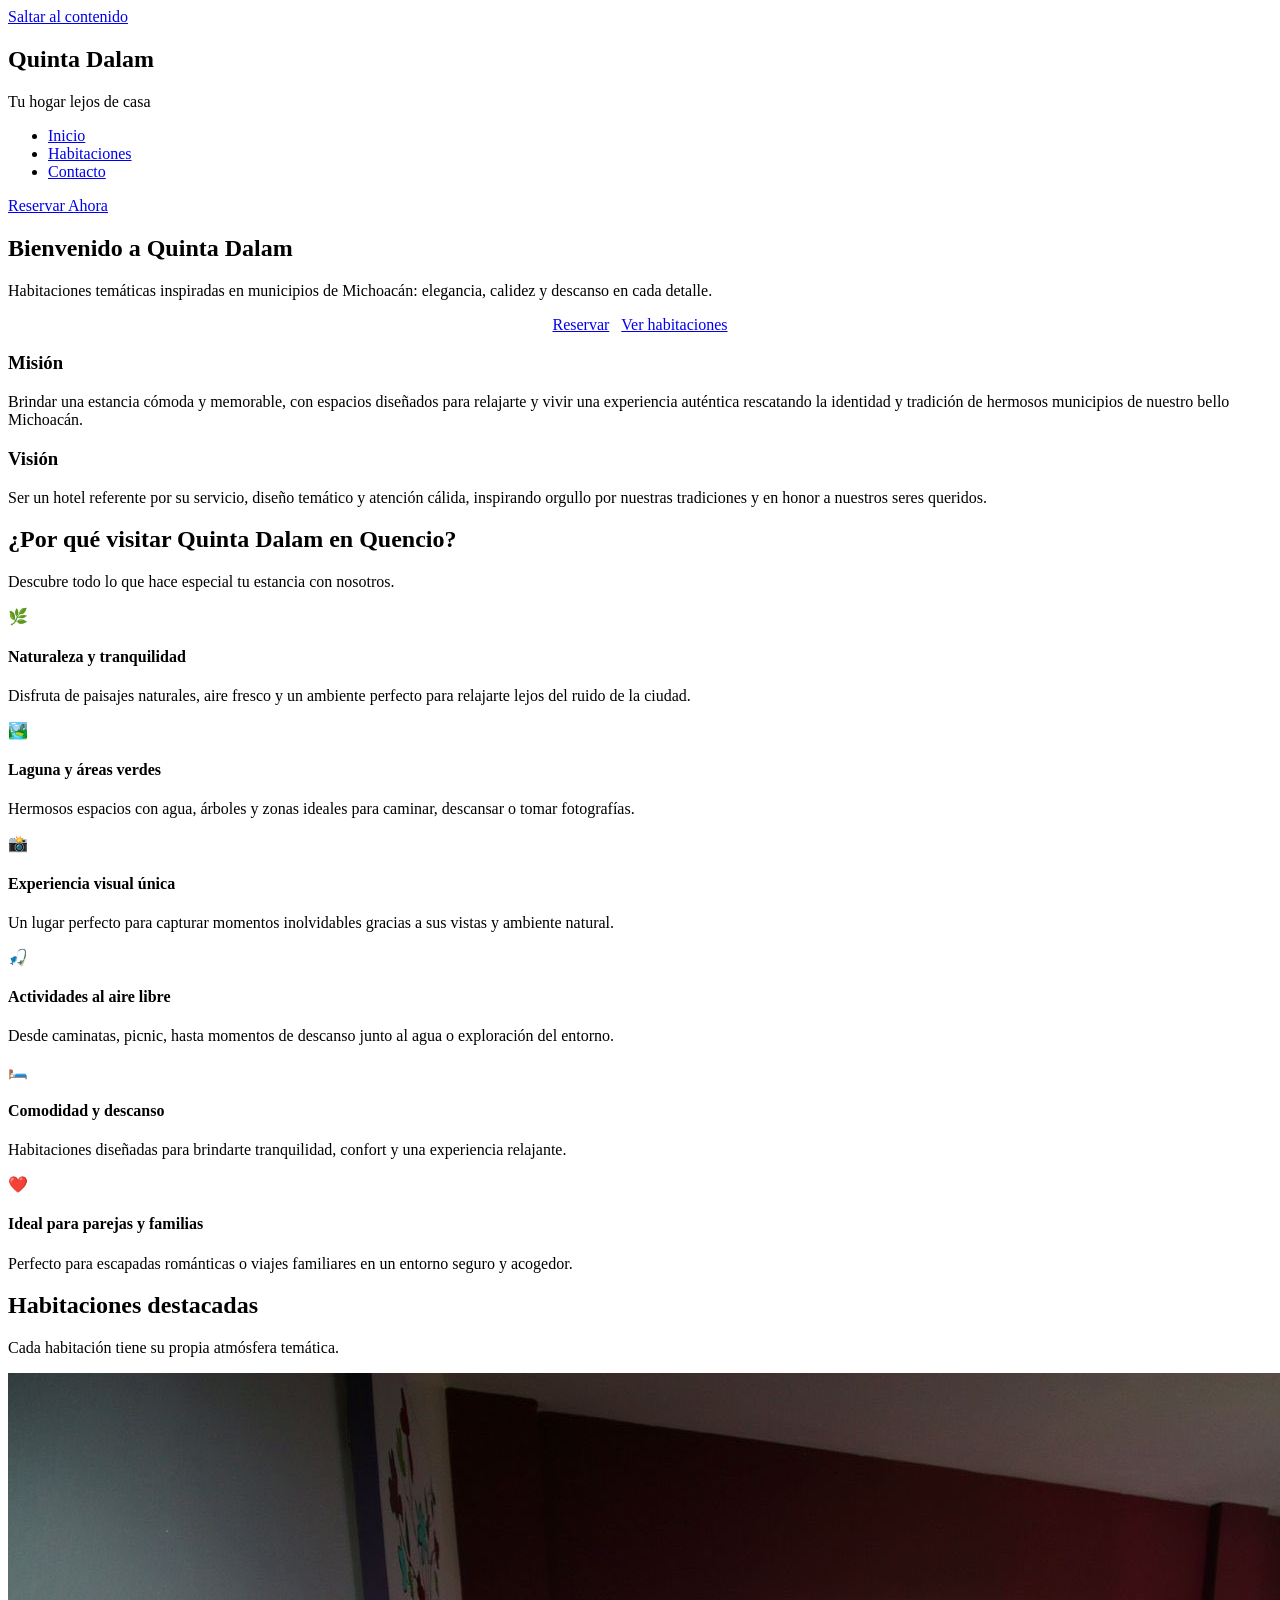
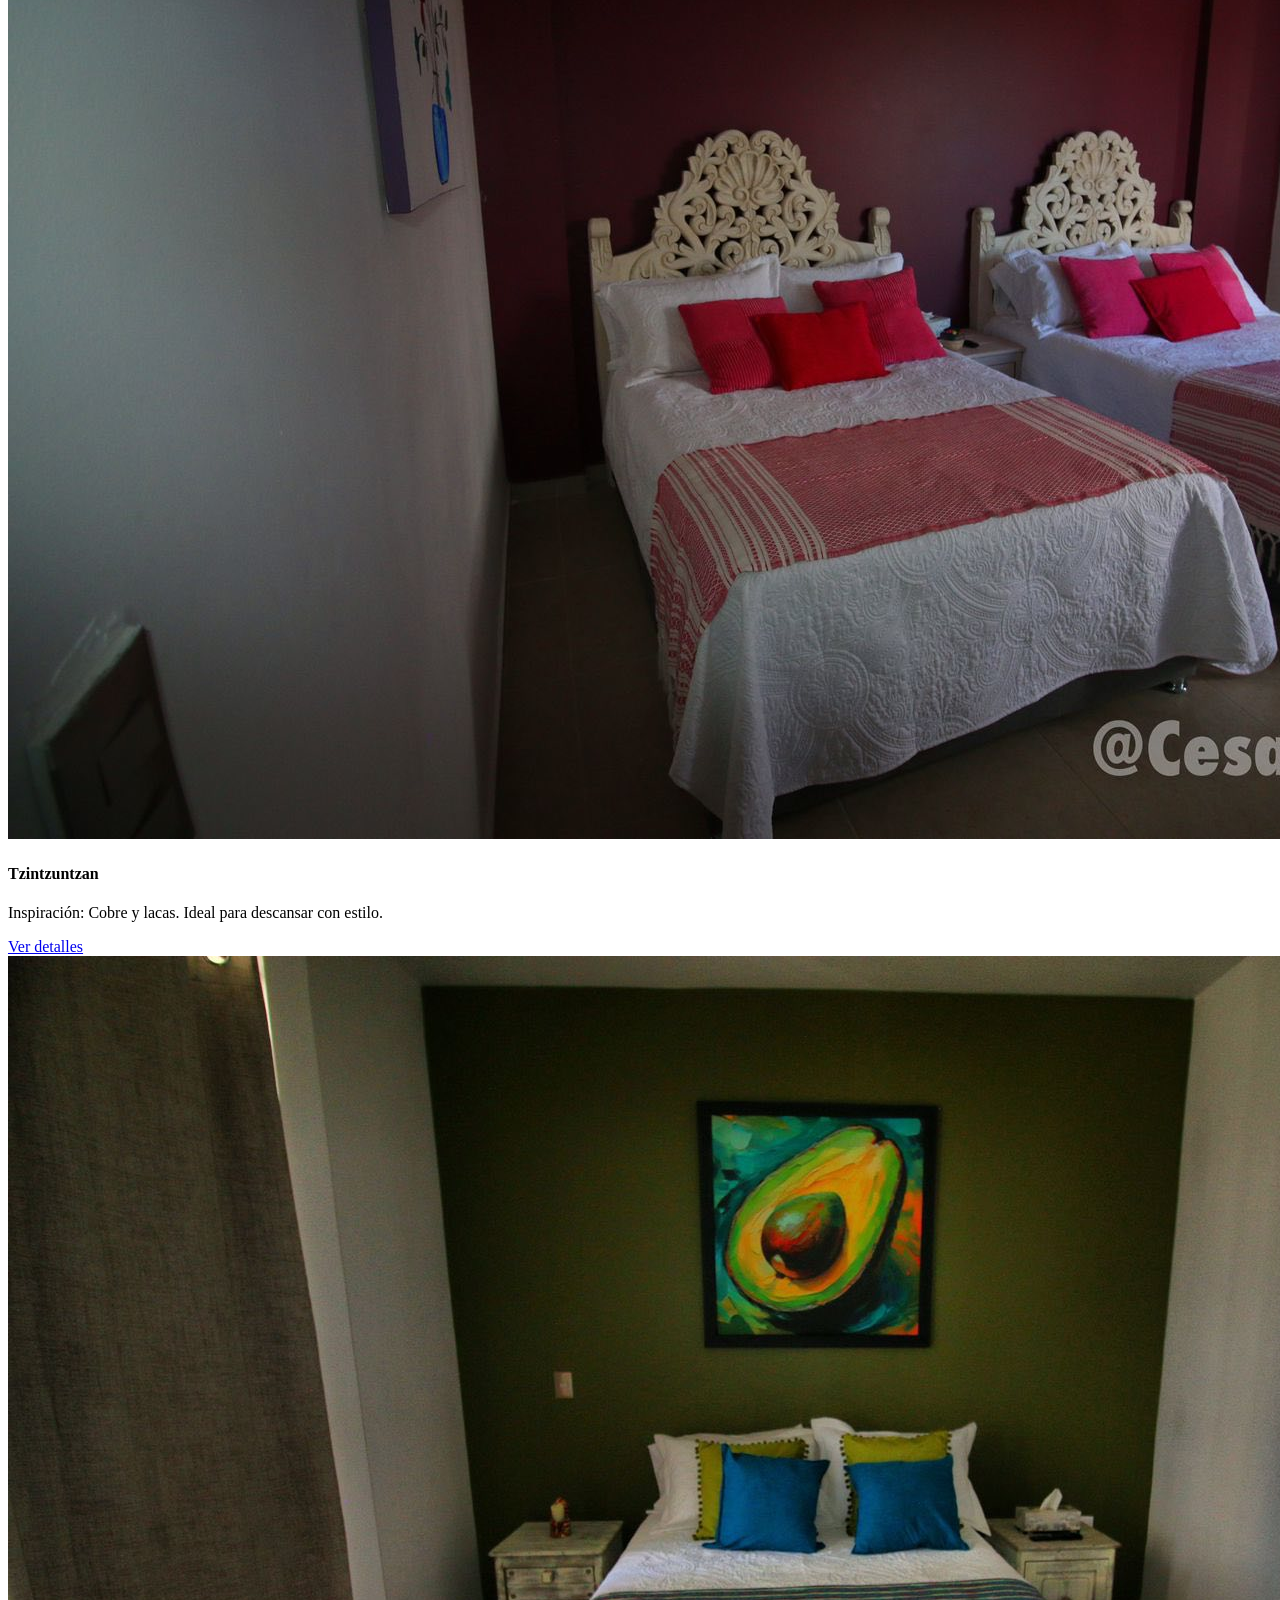
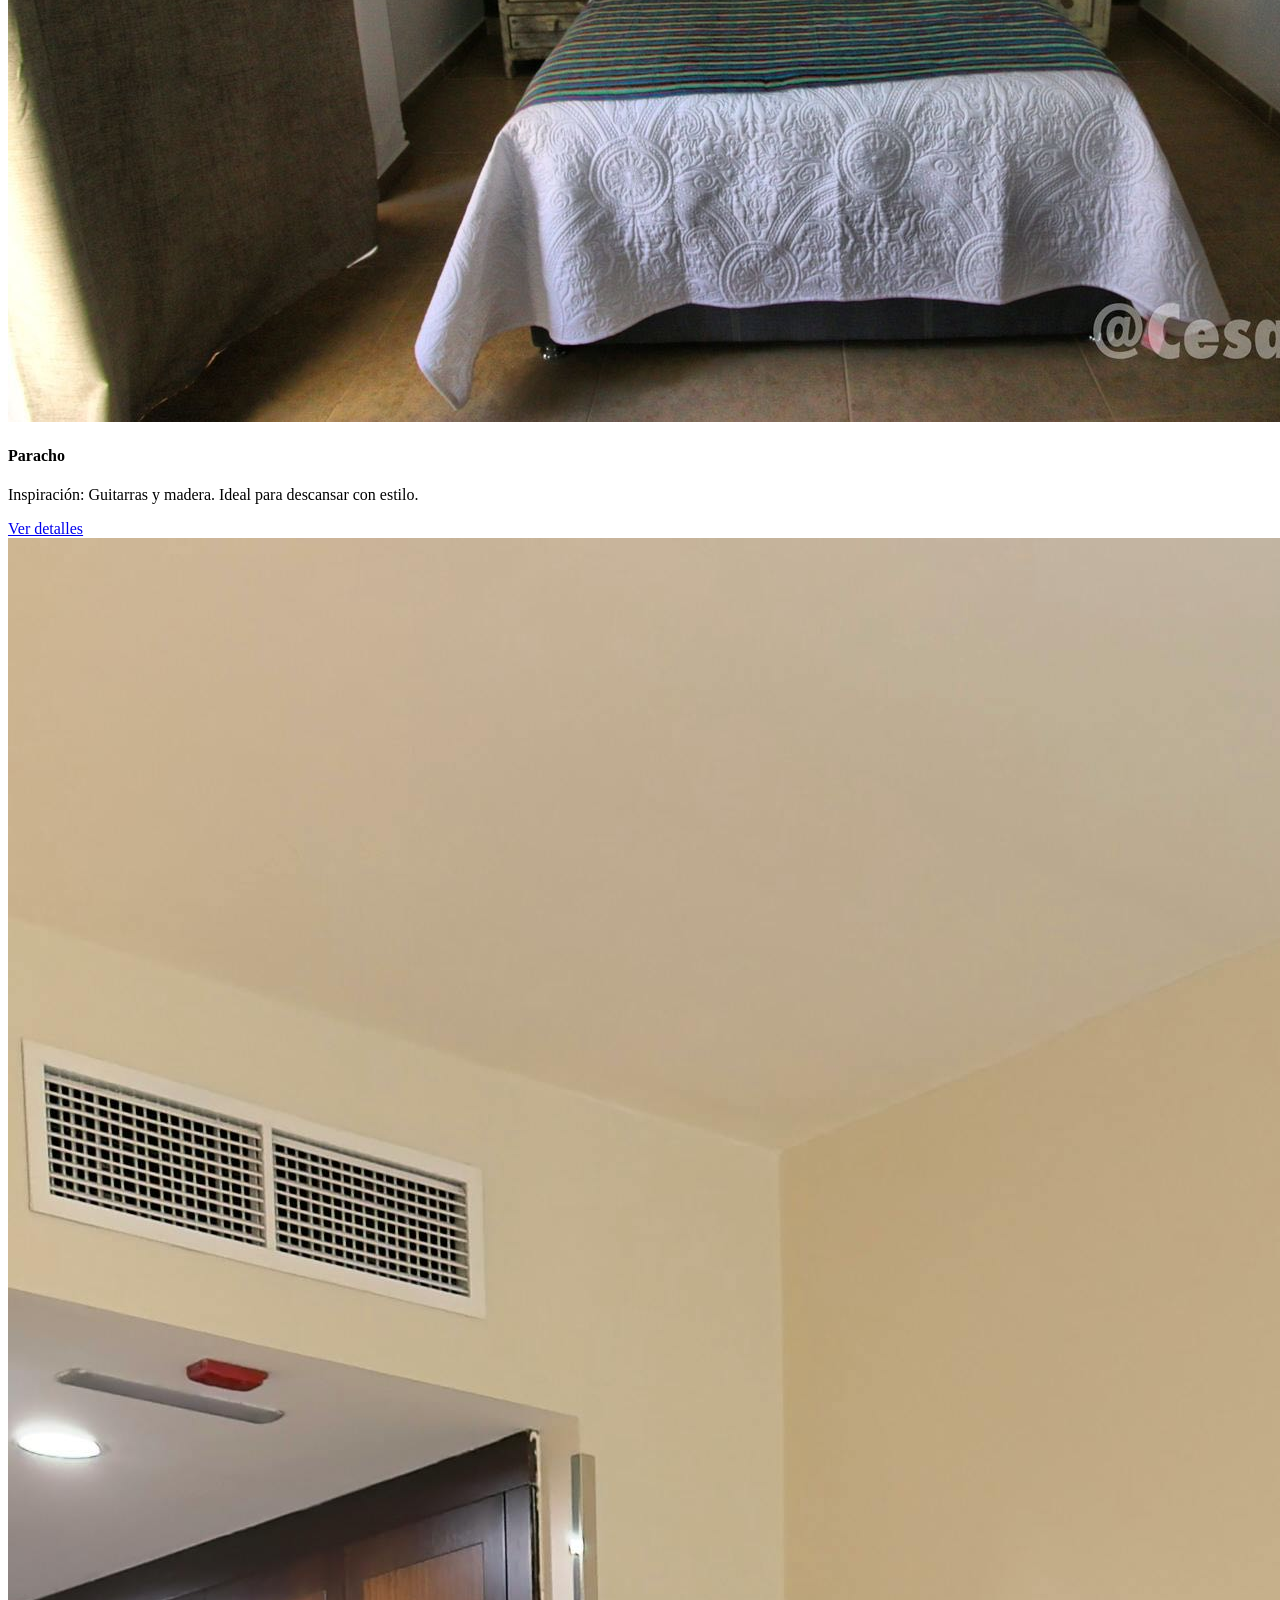
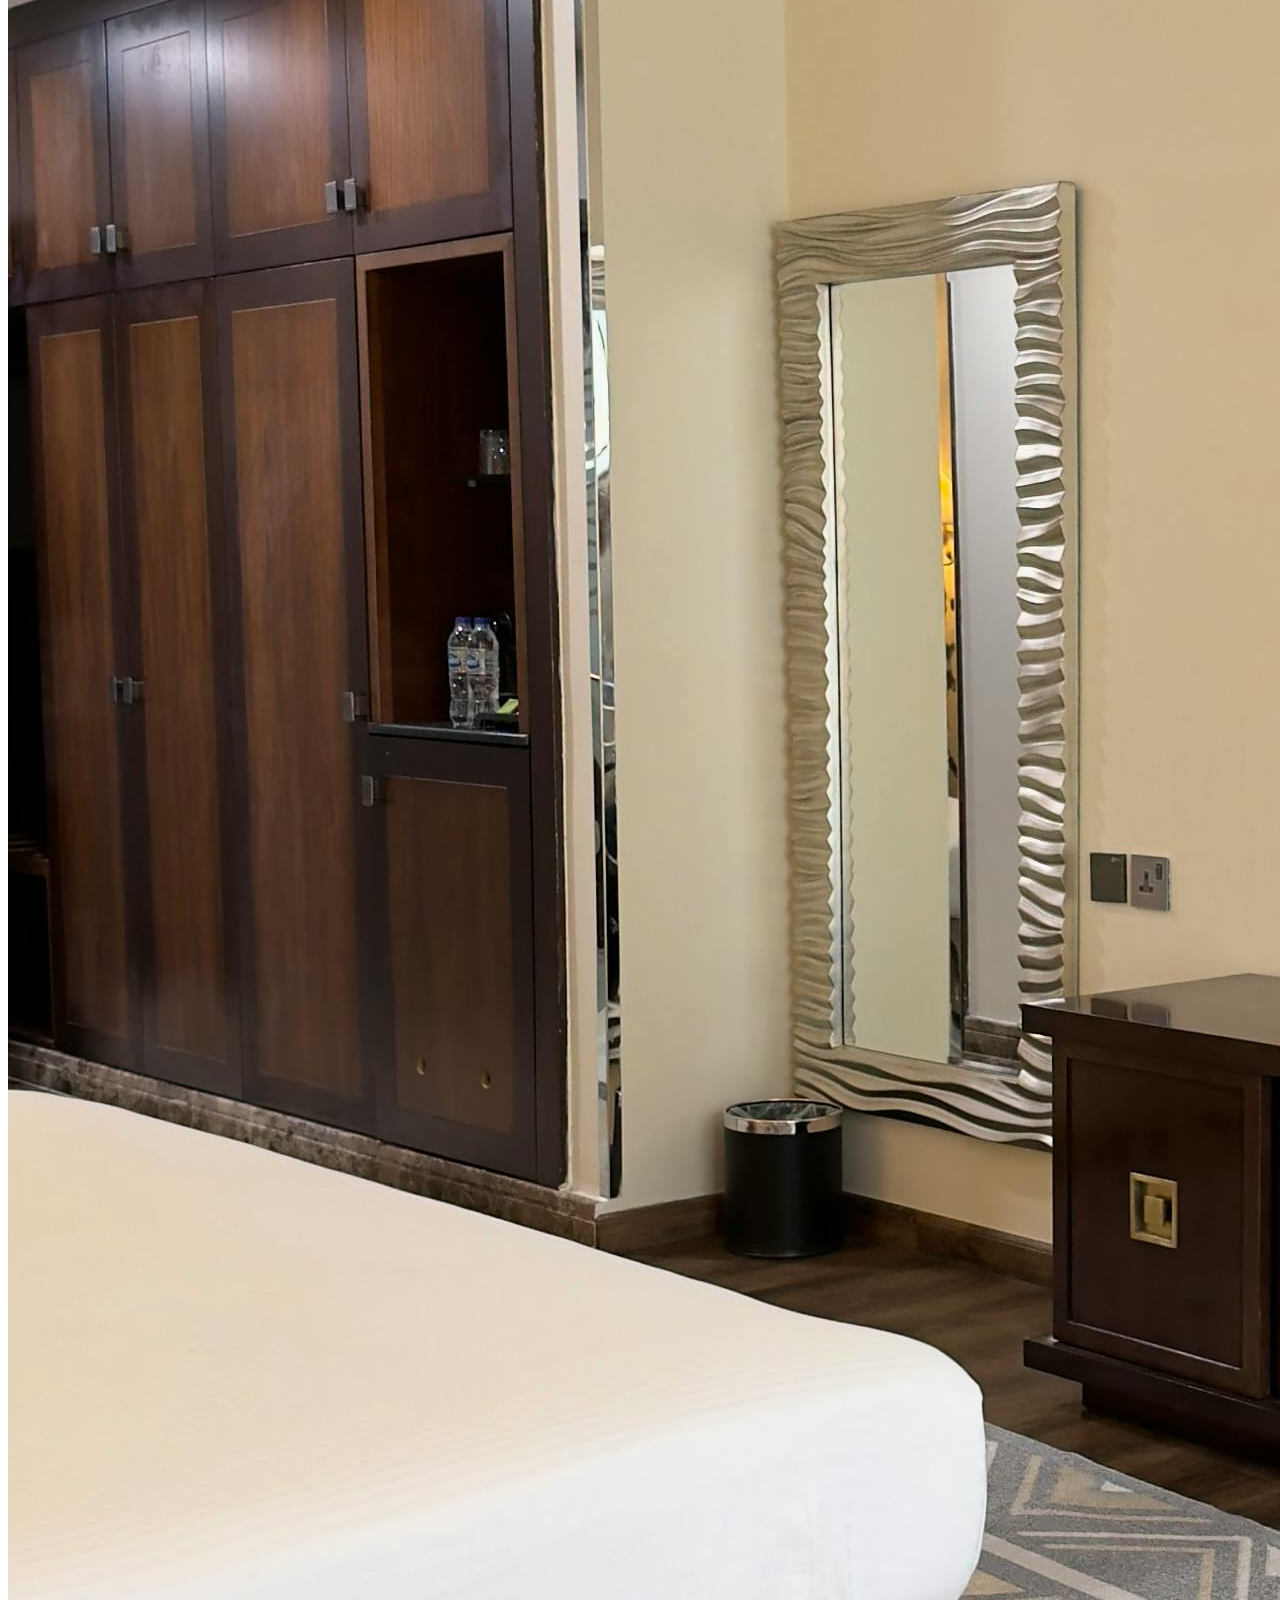
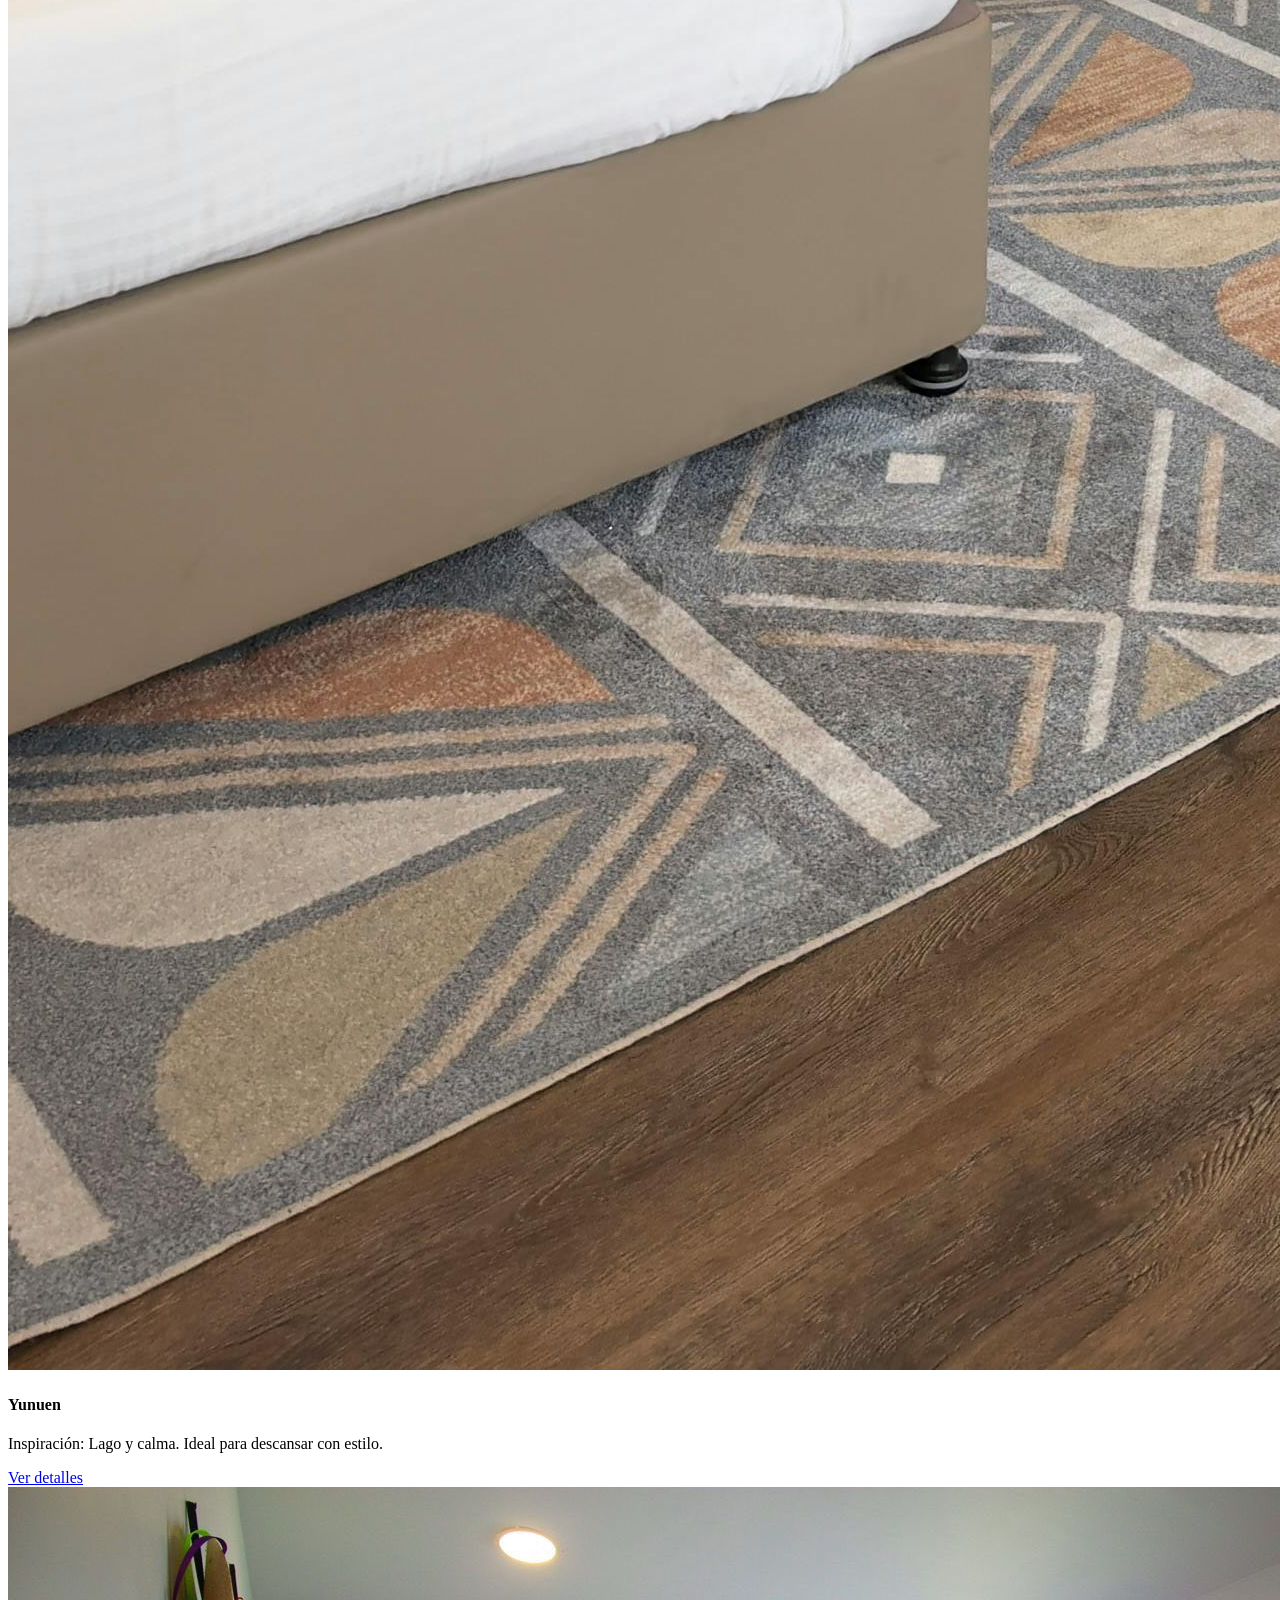
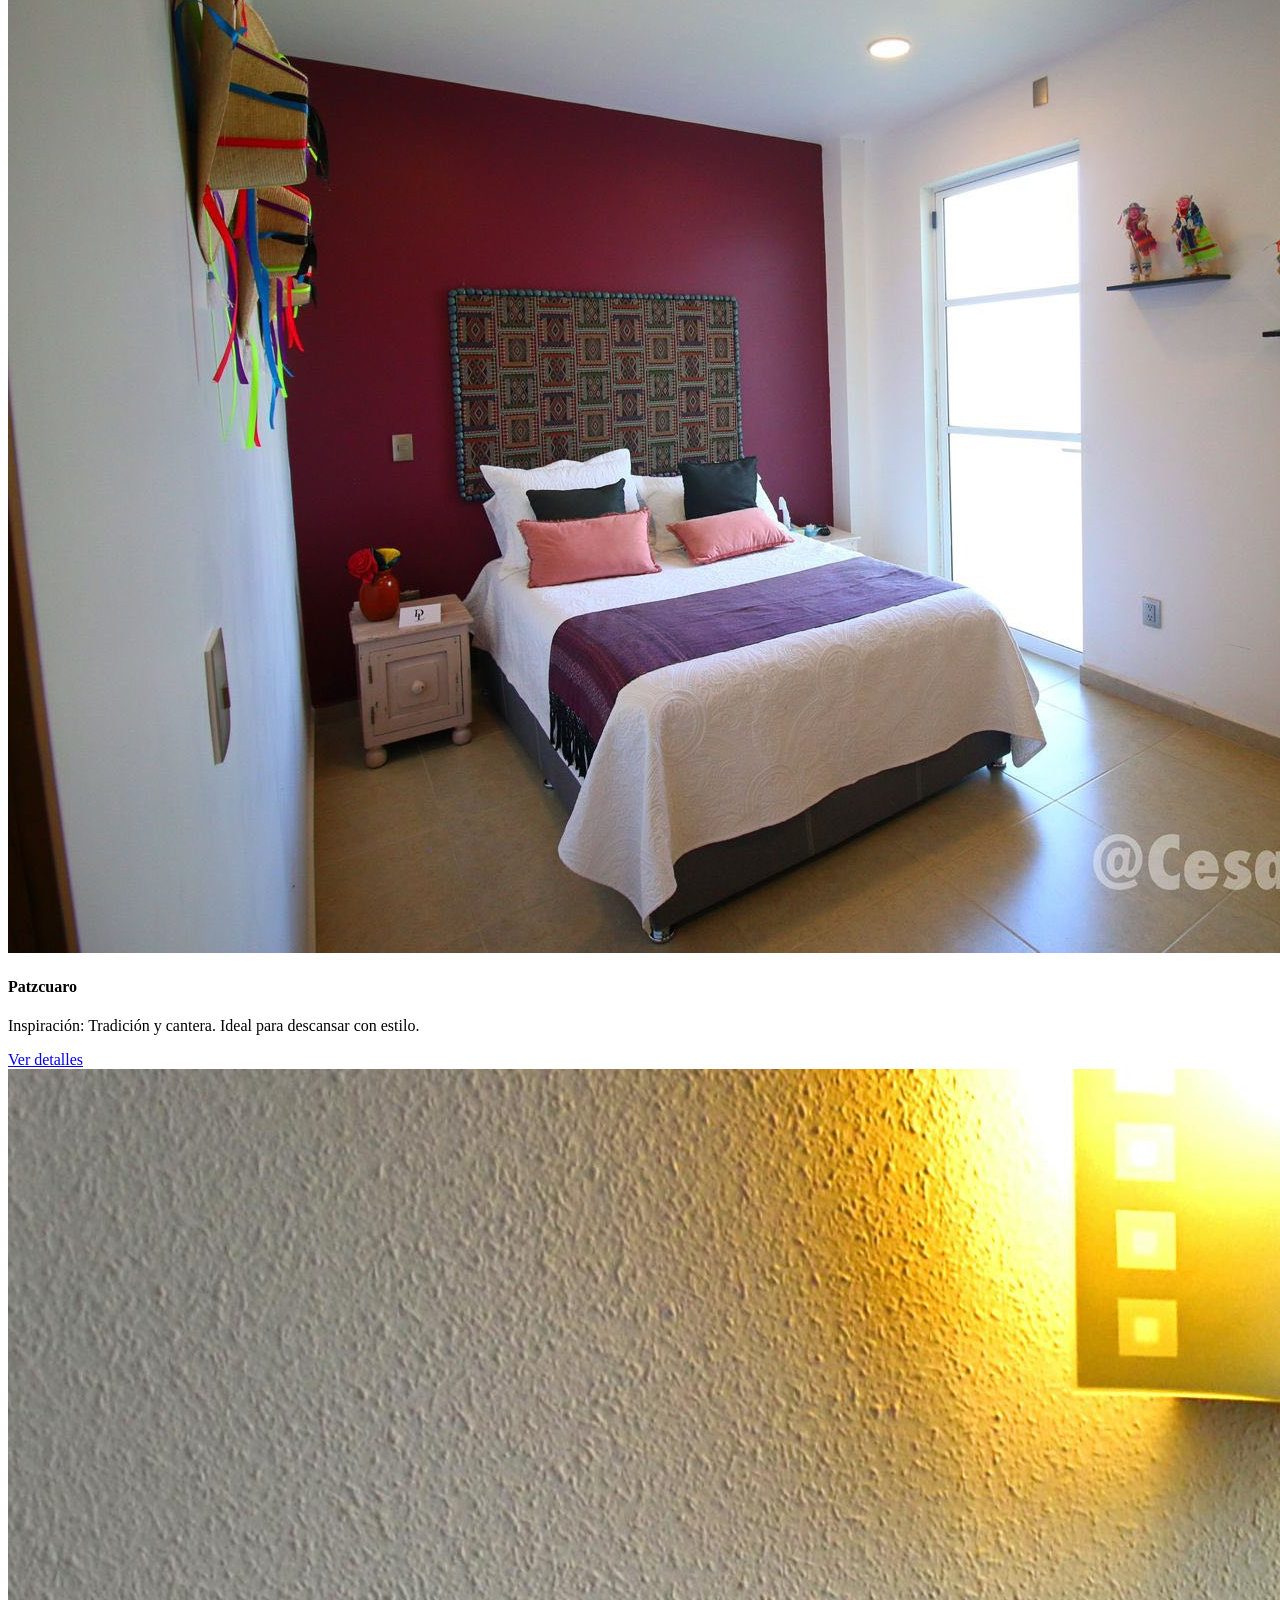
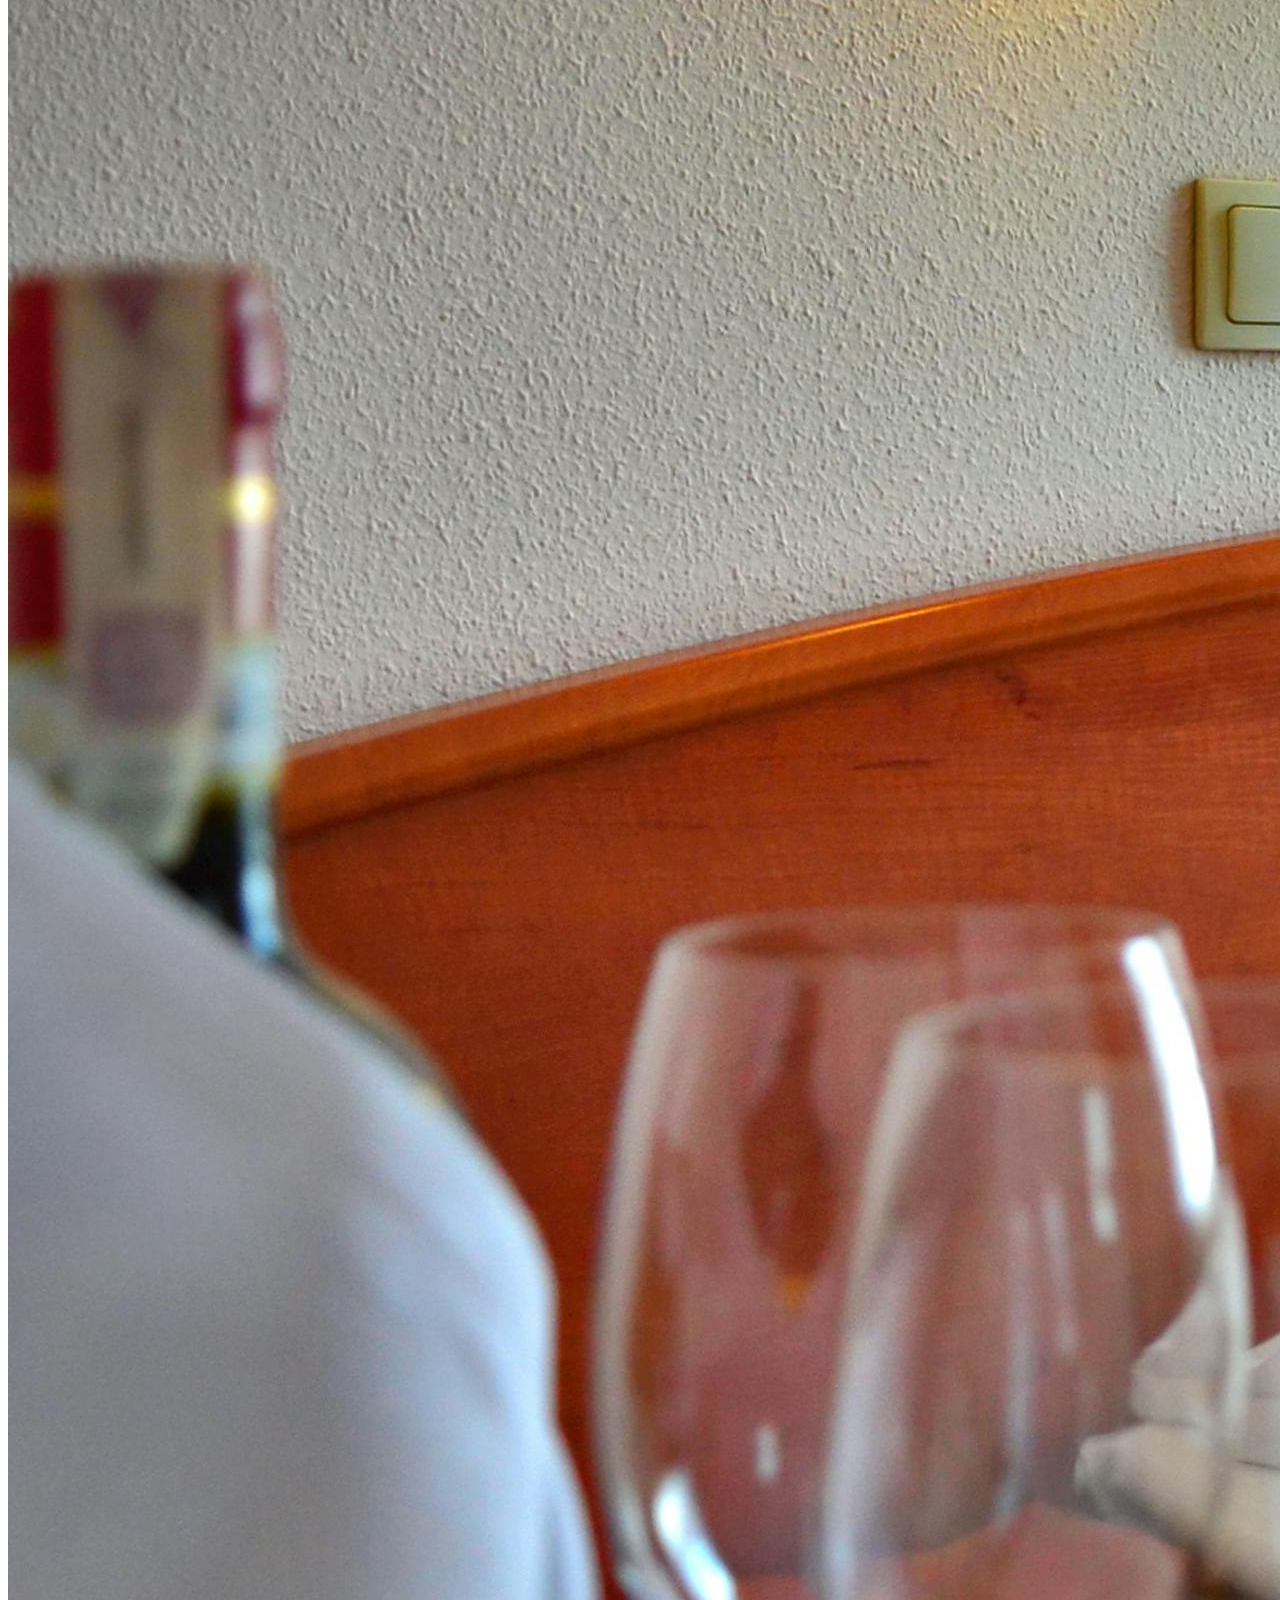
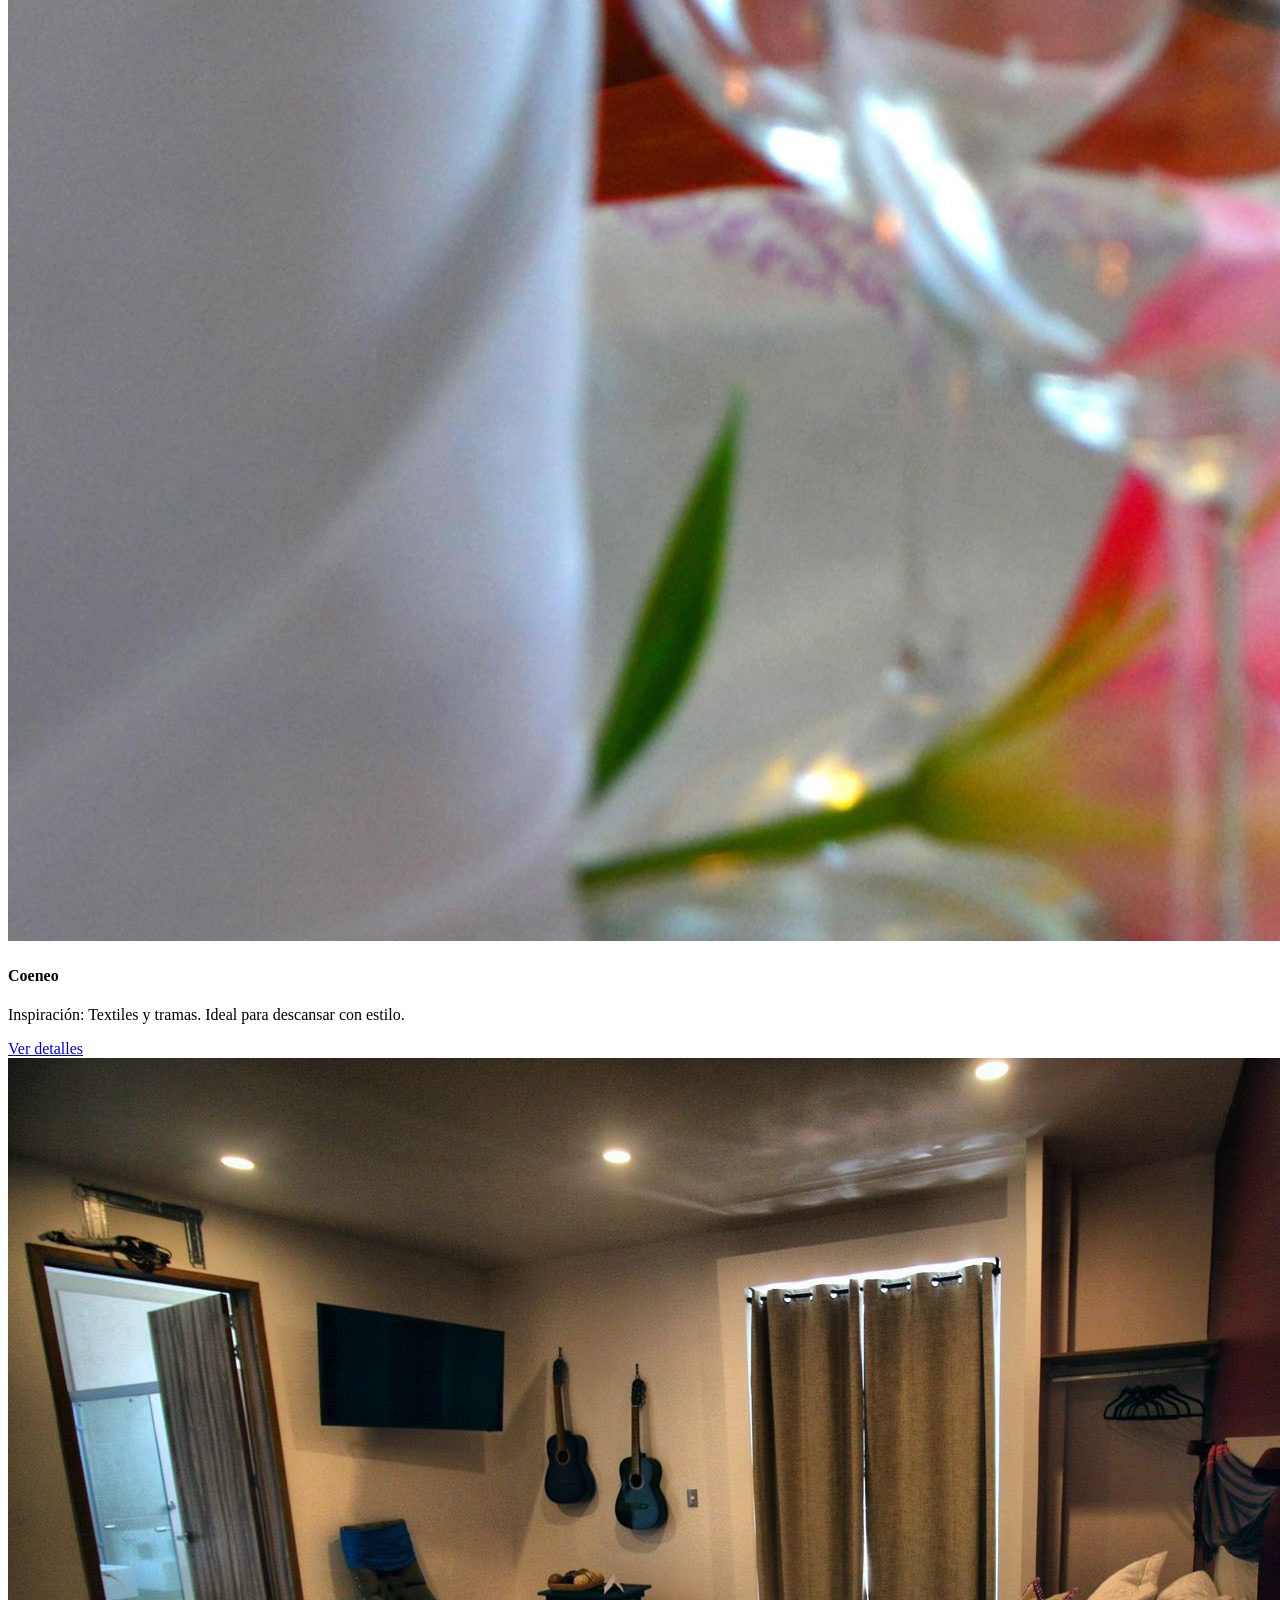
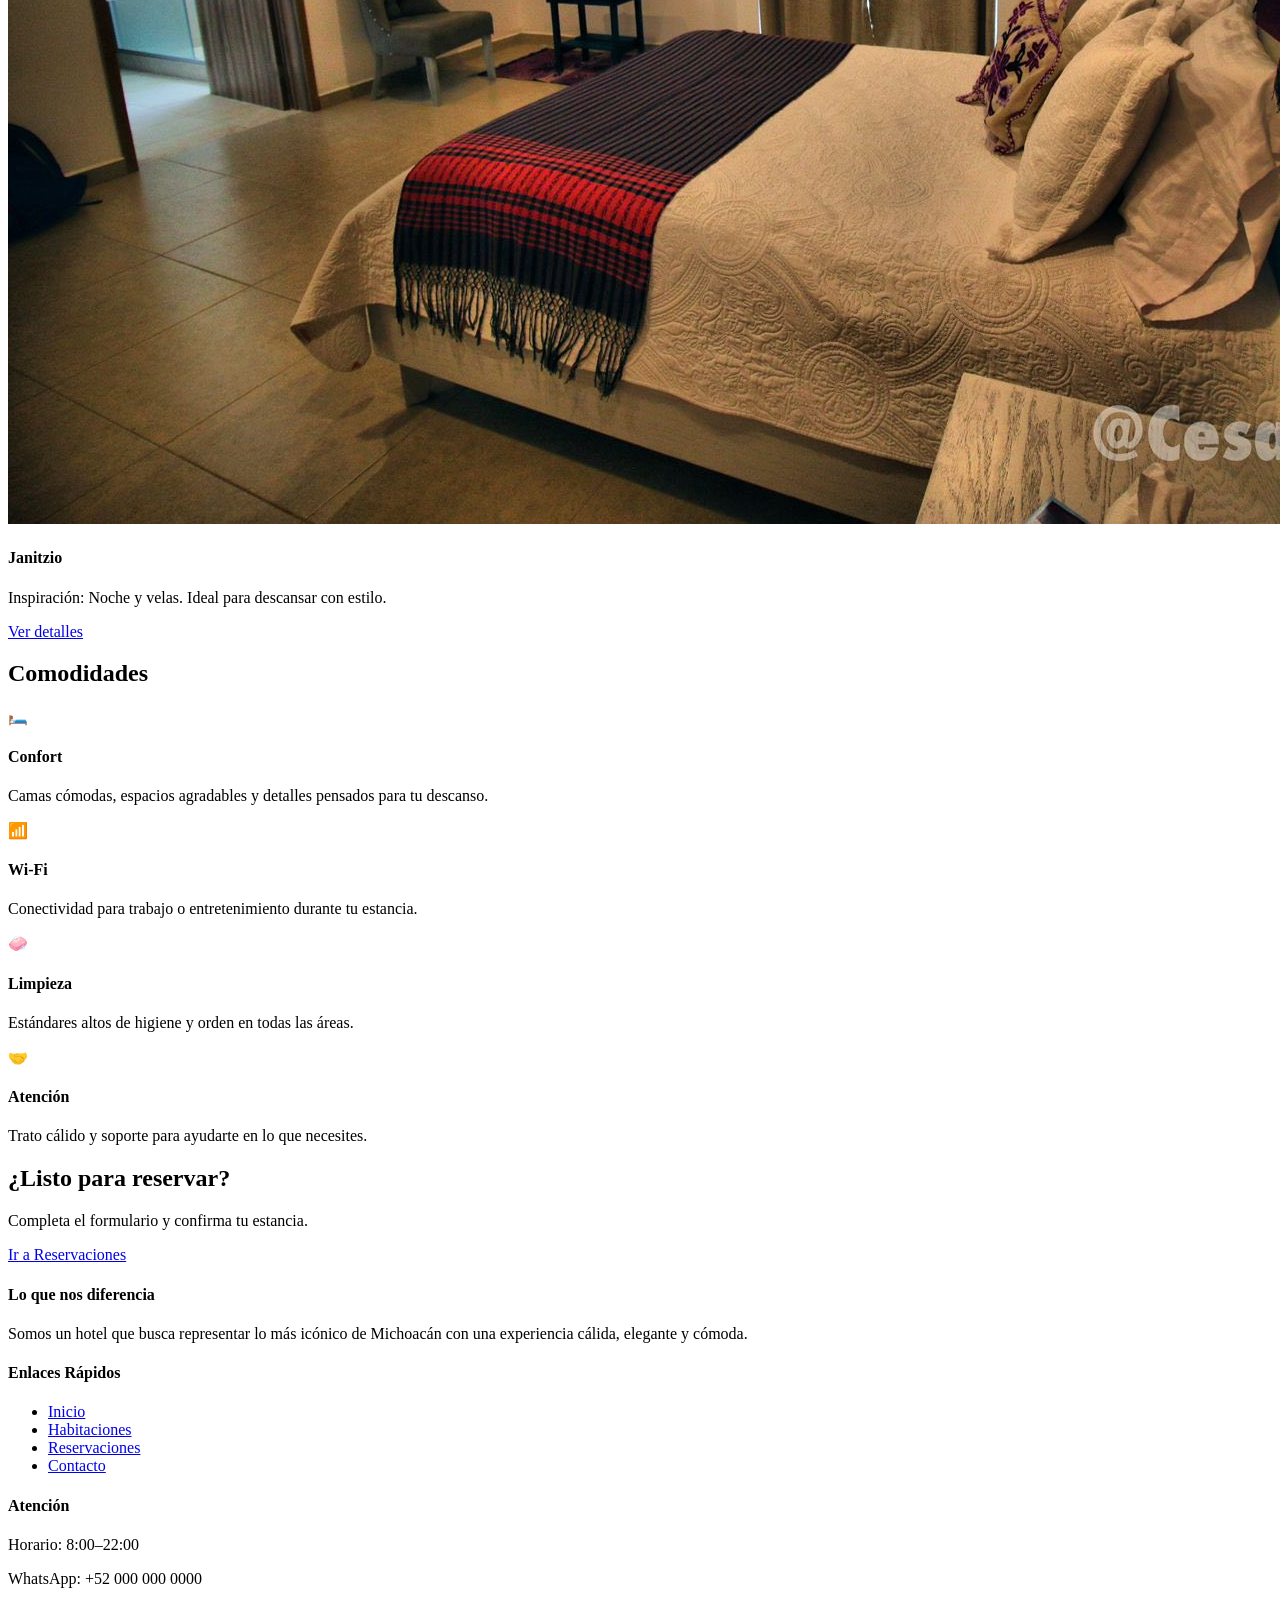
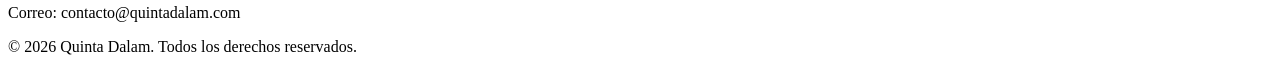
==== commit 79a79563: "Add files via upload" ====
--- a/index.html
+++ b/index.html
@@ -5,7 +5,7 @@
   <meta name="viewport" content="width=device-width, initial-scale=1.0" />
   <meta name="description" content="Hotel Quinta Dalam - Reserva tu habitación en nuestro exclusivo hotel" />
   <title>Hotel Quinta Dalam - Inicio</title>
-  <link rel="stylesheet" href="styles.css" />
+  <link rel="stylesheet" href="/var/www/html/styles.css" />
 </head>
 <body>
   <a class="skip-link" href="#contenido">Saltar al contenido</a>
@@ -17,11 +17,11 @@
           <p class="tagline">Tu hogar lejos de casa</p>
         </div>
         <ul class="nav-menu">
-          <li><a href="index.html" class="active">Inicio</a></li>
-          <li><a href="habitaciones.html">Habitaciones</a></li>
-          <li><a href="contacto.html">Contacto</a></li>
+          <li><a href="/var/www/html/index.html" class="active">Inicio</a></li>
+          <li><a href="/var/www/html/habitaciones.html">Habitaciones</a></li>
+          <li><a href="/var/www/html/contacto.html">Contacto</a></li>
         </ul>
-        <a class="btn-reserva" href="reservaciones.html">Reservar Ahora</a>
+        <a class="btn-reserva" href="/var/www/html/reservaciones.html">Reservar Ahora</a>
       </div>
     </nav>
   </header>
@@ -32,8 +32,8 @@
     <h2>Bienvenido a Quinta Dalam</h2>
     <p>Habitaciones temáticas inspiradas en municipios de Michoacán: elegancia, calidez y descanso en cada detalle.</p>
     <div style="display:flex;gap:12px;justify-content:center;flex-wrap:wrap;">
-      <a class="btn-primary" href="reservaciones.html">Reservar</a>
-      <a class="btn-secondary" href="habitaciones.html">Ver habitaciones</a>
+      <a class="btn-primary" href="/var/www/html/reservaciones.html">Reservar</a>
+      <a class="btn-secondary" href="/var/www/html/habitaciones.html">Ver habitaciones</a>
     </div>
   </div>
 </section>
@@ -194,7 +194,7 @@
       <div class="container">
         <h2>¿Listo para reservar?</h2>
         <p>Completa el formulario y confirma tu estancia.</p>
-        <a href="reservaciones.html" class="btn-primary-large">Ir a Reservaciones</a>
+        <a href="/var/www/html/reservaciones.html" class="btn-primary-large">Ir a Reservaciones</a>
       </div>
     </section>
   </main>
@@ -209,10 +209,10 @@
         <div class="footer-section">
           <h4>Enlaces Rápidos</h4>
           <ul>
-            <li><a href="index.html">Inicio</a></li>
-            <li><a href="habitaciones.html">Habitaciones</a></li>
-            <li><a href="reservaciones.html">Reservaciones</a></li>
-            <li><a href="contacto.html">Contacto</a></li>
+            <li><a href="/var/www/html/index.html">Inicio</a></li>
+            <li><a href="/var/www/html/habitaciones.html">Habitaciones</a></li>
+            <li><a href="/var/www/html/reservaciones.html">Reservaciones</a></li>
+            <li><a href="/var/www/html/contacto.html">Contacto</a></li>
           </ul>
         </div>
         <div class="footer-section">
